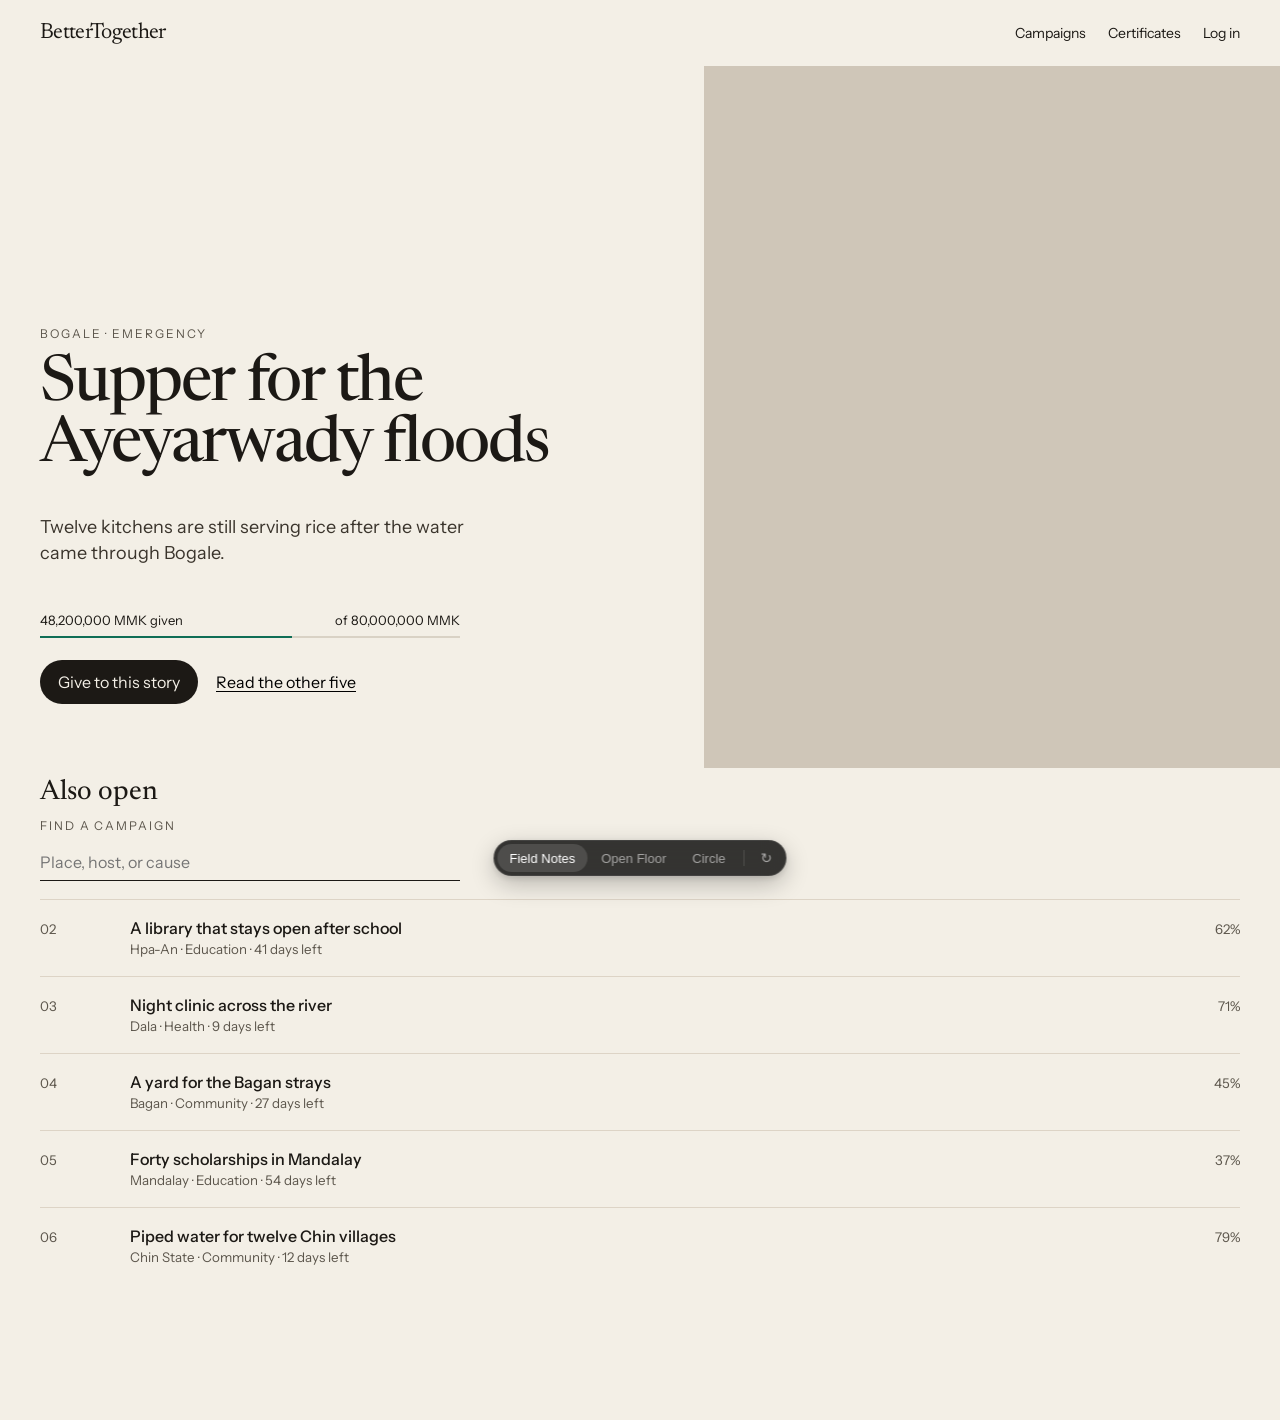
==== prototypes/public-discovery/index.html @ e241809f "Add throwaway public discovery prototypes. Three donor-facing directions for the campaign front door" ====
<!-- PROTOTYPE, throwaway. Public discovery directions only. Not wired to the app. -->
<!DOCTYPE html>
<html lang="en">
<head>
  <meta charset="utf-8" />
  <meta name="viewport" content="width=device-width, initial-scale=1" />
  <title>BetterTogether — public discovery prototypes</title>
  <link rel="preconnect" href="https://fonts.googleapis.com" />
  <link rel="preconnect" href="https://fonts.gstatic.com" crossorigin />
  <link href="https://fonts.googleapis.com/css2?family=Fraunces:opsz,wght@9..144,460;9..144,560&family=Instrument+Sans:wght@420;520;600&family=Newsreader:opsz,wght@6..72,450;6..72,560&family=Outfit:wght@380;520;640&display=swap" rel="stylesheet" />
  <style>
    * { box-sizing: border-box; }
    html, body { margin: 0; height: 100%; }
    body { background: #111; }
    #stage { min-height: 100%; }
    button, input { font: inherit; }
    button { cursor: pointer; }
    img { display: block; max-width: 100%; }
    a { color: inherit; }

    @keyframes rise {
      from { opacity: 0; transform: translateY(10px); }
      to { opacity: 1; transform: none; }
    }
    .rise { animation: rise 260ms ease-out both; }
    @media (prefers-reduced-motion: reduce) {
      .rise { animation: none; }
    }

    /* Picker — verbatim spec */
    .proto-picker {
      position: fixed;
      bottom: 24px;
      left: 50%;
      transform: translateX(-50%);
      z-index: 2147483647;
      display: flex;
      align-items: center;
      gap: 2px;
      padding: 4px;
      border-radius: 999px;
      background: rgba(10, 10, 10, 0.82);
      -webkit-backdrop-filter: blur(12px) saturate(1.4);
      backdrop-filter: blur(12px) saturate(1.4);
      box-shadow:
        0 0 0 1px rgba(255, 255, 255, 0.08) inset,
        0 8px 24px rgba(0, 0, 0, 0.24),
        0 2px 6px rgba(0, 0, 0, 0.12);
      font-family: -apple-system, BlinkMacSystemFont, "Segoe UI", sans-serif;
      font-size: 13px;
      line-height: 1;
      -webkit-font-smoothing: antialiased;
      user-select: none;
      -webkit-user-select: none;
    }
    .proto-picker-highlight {
      position: absolute;
      top: 4px;
      left: 0;
      height: 28px;
      border-radius: 999px;
      background: rgba(255, 255, 255, 0.12);
      will-change: transform;
    }
    .proto-picker[data-ready] .proto-picker-highlight {
      transition:
        transform 250ms cubic-bezier(0.23, 1, 0.32, 1),
        width 250ms cubic-bezier(0.23, 1, 0.32, 1);
    }
    @media (prefers-reduced-motion: reduce) {
      .proto-picker[data-ready] .proto-picker-highlight { transition: none; }
    }
    .proto-picker-item {
      position: relative;
      display: flex;
      align-items: center;
      height: 28px;
      padding: 0 12px;
      border: 0;
      border-radius: 999px;
      background: transparent;
      color: rgba(255, 255, 255, 0.55);
      font: inherit;
      cursor: pointer;
      transition: color 150ms ease-out;
    }
    .proto-picker-item:hover { color: rgba(255, 255, 255, 0.85); }
    .proto-picker-item:active { transform: scale(0.97); }
    .proto-picker-item:focus-visible {
      outline: 2px solid rgba(255, 255, 255, 0.4);
      outline-offset: 2px;
    }
    .proto-picker-item[data-active] { color: #fff; }
    .proto-picker-divider {
      width: 1px;
      height: 16px;
      margin: 0 4px;
      background: rgba(255, 255, 255, 0.12);
    }
    .proto-picker-replay { padding: 0 10px; font-size: 14px; }
    .proto-picker[data-position="top"] { bottom: auto; top: 24px; }
  </style>
</head>
<body>
  <div id="stage"></div>
  <nav class="proto-picker" aria-label="Prototype variants">
    <span class="proto-picker-highlight" aria-hidden="true"></span>
    <button class="proto-picker-item" data-active aria-current="true">Field Notes</button>
    <button class="proto-picker-item">Open Floor</button>
    <button class="proto-picker-item">Circle</button>
    <span class="proto-picker-divider" aria-hidden="true"></span>
    <button class="proto-picker-item proto-picker-replay" aria-label="Replay animation (R)">↻</button>
  </nav>
  <script>
    const CAMPAIGNS = [
      {
        id: "flood",
        type: "Emergency",
        title: "Supper for the Ayeyarwady floods",
        lede: "Twelve kitchens are still serving rice after the water came through Bogale.",
        place: "Bogale",
        host: "Ma Thida",
        hostRole: "Kitchen lead",
        raised: 48200000,
        goal: 80000000,
        days: 18,
        donors: 1264,
        img: "https://images.unsplash.com/photo-1488521787991-ed7bbaae773c?auto=format&fit=crop&w=1600&q=80",
        portrait: "https://images.unsplash.com/photo-1544005313-94ddf0286df2?auto=format&fit=crop&w=400&q=80",
        story: "The river rose on a Tuesday. By Thursday the schoolyard was a kitchen. Ma Thida’s crew cooks two meals a day for families who are sleeping in the monastery hall. Rice, dried fish, and the oil to fry it are what runs out first."
      },
      {
        id: "library",
        type: "Education",
        title: "A library that stays open after school",
        lede: "Hpa-An students are borrowing books from a cupboard. They need a room.",
        place: "Hpa-An",
        host: "Ko Min Thu",
        hostRole: "Teacher",
        raised: 12400000,
        goal: 20000000,
        days: 41,
        donors: 386,
        img: "https://images.unsplash.com/photo-1524995997946-a1c2e315a42f?auto=format&fit=crop&w=1600&q=80",
        portrait: "https://images.unsplash.com/photo-1507003211169-0a1dd7228f2d?auto=format&fit=crop&w=400&q=80",
        story: "The English shelf is fourteen paperbacks and a dictionary with a broken spine. Ko Min Thu wants shelves, a fan, and a librarian’s hour after the last bell so the room is not just storage."
      },
      {
        id: "clinic",
        type: "Health",
        title: "Night clinic across the river",
        lede: "Dala’s ferry stops at dusk. The clinic should not.",
        place: "Dala",
        host: "Dr. Ei Phyu",
        hostRole: "Physician",
        raised: 31750000,
        goal: 45000000,
        days: 9,
        donors: 902,
        img: "https://images.unsplash.com/photo-1519494026892-80bbd2d6fd0d?auto=format&fit=crop&w=1600&q=80",
        portrait: "https://images.unsplash.com/photo-1559839734-2b71ea197ec2?auto=format&fit=crop&w=400&q=80",
        story: "After 7 the only light in the lane is a phone torch. The night shift needs a generator, two nurses, and a cabinet that actually locks. Nine days left on the lease for the room."
      },
      {
        id: "strays",
        type: "Community",
        title: "A yard for the Bagan strays",
        lede: "The temple dogs have a feeding route. They do not have shade.",
        place: "Bagan",
        host: "Su Su",
        hostRole: "Neighbor",
        raised: 6800000,
        goal: 15000000,
        days: 27,
        donors: 214,
        img: "https://images.unsplash.com/photo-1548199973-03cce0bbc87b?auto=format&fit=crop&w=1600&q=80",
        portrait: "https://images.unsplash.com/photo-1531123897727-8f129e1688ce?auto=format&fit=crop&w=400&q=80",
        story: "Su Su already knows which dogs will take medicine and which ones only want rice. The yard is a fenced corner behind her aunt’s house: water, shade cloth, and a vet visit once a month."
      },
      {
        id: "girls",
        type: "Education",
        title: "Forty scholarships in Mandalay",
        lede: "The bus fare is why the second term goes empty.",
        place: "Mandalay",
        host: "Daw Hla",
        hostRole: "School committee",
        raised: 22100000,
        goal: 60000000,
        days: 54,
        donors: 540,
        img: "https://images.unsplash.com/photo-1509062522246-3755977927d7?auto=format&fit=crop&w=1600&q=80",
        portrait: "https://images.unsplash.com/photo-1524504388940-b1c1722653e1?auto=format&fit=crop&w=400&q=80",
        story: "Forty girls have a place. What they do not have is the fare, the uniform, and a year of fees paid before the family has to choose. Daw Hla publishes every name that is funded."
      },
      {
        id: "water",
        type: "Community",
        title: "Piped water for twelve Chin villages",
        lede: "The walk for water is still two hours, and it is uphill home.",
        place: "Chin State",
        host: "Pa Lian",
        hostRole: "Village council",
        raised: 71000000,
        goal: 90000000,
        days: 12,
        donors: 2108,
        img: "https://images.unsplash.com/photo-1541544537156-7627a7a4aa1c?auto=format&fit=crop&w=1600&q=80",
        portrait: "https://images.unsplash.com/photo-1500648767791-00dcc994a43e?auto=format&fit=crop&w=400&q=80",
        story: "The spring is clean. The path is not the problem people think it is — the problem is the afternoon, when the children carry the second load. Pipe and a storage tank finish what the path cannot."
      }
    ];

    const GIFTS = [
      ["Hlaing", "25,000", "Night clinic across the river"],
      ["Aye Aye", "10,000", "A library that stays open after school"],
      ["Ko Zin", "50,000", "Supper for the Ayeyarwady floods"],
      ["Nandar", "15,000", "Piped water for twelve Chin villages"]
    ];

    function mmk(n) {
      return n.toLocaleString("en-US") + " MMK";
    }
    function pct(c) {
      return Math.min(100, Math.round((c.raised / c.goal) * 100));
    }
    function hay(c) {
      return (c.title + " " + c.place + " " + c.type + " " + c.host + " " + c.lede).toLowerCase();
    }
    function esc(s) {
      return String(s).replace(/[&<>"']/g, (ch) => ({ "&": "&amp;", "<": "&lt;", ">": "&gt;", '"': "&quot;", "'": "&#39;" }[ch]));
    }

    function shell(klass, css, body) {
      return `<div class="${klass}" style="min-height:100%;padding-bottom:96px">${css}${body}</div>`;
    }

    function fieldNotes() {
      const feature = CAMPAIGNS[0];
      const rest = CAMPAIGNS.slice(1);
      const css = `<style>
        .v-notes { background:#f3efe6; color:#1c1915; font-family:"Instrument Sans",sans-serif; }
        .v-notes header { display:flex; justify-content:space-between; align-items:baseline; padding:22px 40px; }
        .v-notes .brand { font-family:"Newsreader",serif; font-size:22px; letter-spacing:-0.03em; }
        .v-notes nav { display:flex; gap:22px; font-size:14px; }
        .v-notes nav button { background:none; border:0; padding:0; color:#1c1915; }
        .v-notes .hero { display:grid; grid-template-columns:1.1fr 0.9fr; min-height:78vh; }
        .v-notes .hero-copy { padding:48px 40px 64px; display:flex; flex-direction:column; justify-content:flex-end; }
        .v-notes .kicker { font-size:12px; letter-spacing:0.16em; text-transform:uppercase; color:#5c564c; }
        .v-notes h1 { font-family:"Newsreader",serif; font-weight:450; font-size:64px; line-height:0.96; letter-spacing:-0.03em; margin:14px 0 18px; }
        .v-notes .lede { font-size:18px; max-width:38ch; line-height:1.45; color:#3a342c; }
        .v-notes .meter { margin-top:28px; max-width:420px; }
        .v-notes .meter-row { display:flex; justify-content:space-between; font-size:13px; margin-bottom:8px; }
        .v-notes .track { height:2px; background:#d9d2c5; }
        .v-notes .fill { height:2px; background:#0f6e56; transform-origin:left center; }
        .v-notes .hero-actions { display:flex; gap:18px; align-items:center; margin-top:22px; }
        .v-notes .give { background:#1c1915; color:#f3efe6; border:0; border-radius:999px; padding:12px 18px; }
        .v-notes .quiet { background:none; border:0; padding:0; text-decoration:underline; text-underline-offset:3px; }
        .v-notes .hero-photo { min-height:420px; background:#cfc6b8 center/cover no-repeat; }
        .v-notes .index { padding:10px 40px 40px; }
        .v-notes .index h2 { font-family:"Newsreader",serif; font-weight:450; font-size:28px; margin:0 0 8px; }
        .v-notes .row { display:grid; grid-template-columns:72px 1fr auto; gap:18px; align-items:baseline; padding:18px 0; border-top:1px solid #ddd4c6; background:none; border-left:0; border-right:0; border-bottom:0; width:100%; text-align:left; color:inherit; }
        .v-notes .row b { font-weight:520; }
        .v-notes .row small { color:#5c564c; }
        .v-notes .detail { padding:28px 40px 48px; display:grid; grid-template-columns:1.1fr 0.7fr; gap:36px; }
        .v-notes .detail h1 { font-size:52px; }
        .v-notes .amounts { display:flex; flex-wrap:wrap; gap:8px; margin:16px 0; }
        .v-notes .amounts button, .v-notes .confirm { border:1px solid #1c1915; background:transparent; border-radius:999px; padding:8px 14px; }
        .v-notes .amounts button[data-on] { background:#1c1915; color:#f3efe6; }
        .v-notes .confirm { background:#0f6e56; color:#f3efe6; border-color:#0f6e56; }
        .v-notes .back { background:none; border:0; padding:0 0 12px; text-decoration:underline; text-underline-offset:3px; }
        .v-notes .note { font-size:14px; color:#3a342c; }
        @media (max-width:800px) {
          .v-notes .hero, .v-notes .detail { grid-template-columns:1fr; }
          .v-notes h1 { font-size:40px; }
          .v-notes header, .v-notes .hero-copy, .v-notes .index, .v-notes .detail { padding-left:20px; padding-right:20px; }
        }
      </style>`;
      const rows = rest.map((c, i) => `
        <button class="row" data-open="${c.id}" data-card data-type="${c.type}" data-hay="${esc(hay(c))}">
          <small>0${i + 2}</small>
          <span><b>${esc(c.title)}</b><br><small>${esc(c.place)} · ${esc(c.type)} · ${c.days} days left</small></span>
          <small>${pct(c)}%</small>
        </button>`).join("");
      const body = `
        <header class="rise">
          <div class="brand">BetterTogether</div>
          <nav>
            <button type="button" data-home>Campaigns</button>
            <button type="button" data-certificate>Certificates</button>
            <button type="button" data-login>Log in</button>
          </nav>
        </header>
        <div data-view>
          <section class="hero">
            <div class="hero-copy rise">
              <div class="kicker">${esc(feature.place)} · ${esc(feature.type)}</div>
              <h1>${esc(feature.title)}</h1>
              <p class="lede">${esc(feature.lede)}</p>
              <div class="meter">
                <div class="meter-row"><span>${mmk(feature.raised)} given</span><span>of ${mmk(feature.goal)}</span></div>
                <div class="track"><div class="fill" style="width:${pct(feature)}%"></div></div>
              </div>
              <div class="hero-actions">
                <button class="give" data-open="${feature.id}">Give to this story</button>
                <button class="quiet" data-jump>Read the other five</button>
              </div>
            </div>
            <div class="hero-photo rise" style="background-image:url('${feature.img}')" role="img" aria-label="${esc(feature.title)}"></div>
          </section>
          <section class="index" id="index">
            <h2 class="rise">Also open</h2>
            <label class="kicker" for="notes-search">Find a campaign</label>
            <input id="notes-search" data-search placeholder="Place, host, or cause" style="display:block;margin:10px 0 18px;width:min(420px,100%);background:transparent;border:0;border-bottom:1px solid #1c1915;padding:8px 0;border-radius:0" />
            <p data-empty hidden class="note">Nothing matches that.</p>
            ${rows}
          </section>
        </div>`;
      return shell("v-notes", css, body);
    }

    function openFloor() {
      const css = `<style>
        .v-floor { background:#f5f6f8; color:#121417; font-family:"Outfit",sans-serif; }
        .v-floor header { display:flex; justify-content:space-between; align-items:center; padding:18px 28px; background:#121417; color:#f5f6f8; }
        .v-floor .brand { font-weight:640; letter-spacing:-0.04em; font-size:18px; }
        .v-floor header nav { display:flex; gap:16px; }
        .v-floor header button { background:none; border:0; color:#f5f6f8; padding:0; }
        .v-floor .tools { padding:22px 28px 0; display:flex; flex-wrap:wrap; gap:10px; align-items:center; }
        .v-floor h1 { font-size:28px; letter-spacing:-0.04em; margin:0 28px; font-weight:640; }
        .v-floor .sub { margin:4px 28px 0; color:#4b5160; }
        .v-floor input[data-search] { flex:1; min-width:220px; border:1px solid #d5d8e0; background:#fff; border-radius:10px; padding:10px 12px; }
        .v-floor .chips, .v-floor .sorts { display:flex; gap:6px; flex-wrap:wrap; }
        .v-floor .chips button, .v-floor .sorts button { border:1px solid #d5d8e0; background:#fff; border-radius:999px; padding:7px 10px; color:#121417; }
        .v-floor .chips button[data-on], .v-floor .sorts button[data-on] { background:#121417; color:#fff; border-color:#121417; }
        .v-floor .grid { display:grid; grid-template-columns:repeat(3,1fr); gap:14px; padding:18px 28px 28px; }
        .v-floor article { background:#fff; border-radius:16px; overflow:hidden; display:flex; flex-direction:column; border:1px solid #e6e8ee; }
        .v-floor .shot { height:150px; background:#d5d8e0 center/cover no-repeat; }
        .v-floor .pad { padding:14px 14px 16px; display:flex; flex-direction:column; gap:8px; flex:1; }
        .v-floor .type { font-size:12px; letter-spacing:0.08em; text-transform:uppercase; color:#5c6578; }
        .v-floor h2 { font-size:18px; line-height:1.2; letter-spacing:-0.03em; margin:0; font-weight:640; }
        .v-floor .track { height:8px; background:#eceef3; border-radius:99px; overflow:hidden; }
        .v-floor .fill { height:100%; background:#121417; transform-origin:left center; }
        .v-floor .meta { display:flex; justify-content:space-between; font-size:13px; color:#303644; }
        .v-floor .give { margin-top:auto; background:#123a8f; color:#fff; border:0; border-radius:10px; padding:10px 12px; }
        .v-floor .detail { display:grid; grid-template-columns:1.15fr 0.85fr; gap:22px; padding:22px 28px; }
        .v-floor .detail .shot { height:320px; border-radius:16px; }
        .v-floor .amounts { display:flex; gap:8px; flex-wrap:wrap; }
        .v-floor .amounts button, .v-floor .confirm, .v-floor .back { border-radius:10px; padding:8px 12px; border:1px solid #d5d8e0; background:#fff; }
        .v-floor .amounts button[data-on], .v-floor .confirm { background:#123a8f; color:#fff; border-color:#123a8f; }
        .v-floor .empty { padding:12px 28px; color:#4b5160; }
        @media (max-width:900px) { .v-floor .grid, .v-floor .detail { grid-template-columns:1fr; } }
      </style>`;
      const cards = CAMPAIGNS.map((c) => `
        <article class="rise" data-card data-open-card data-type="${c.type}" data-hay="${esc(hay(c))}" data-days="${c.days}" data-pct="${pct(c)}" data-raised="${c.raised}">
          <div class="shot" style="background-image:url('${c.img}')"></div>
          <div class="pad">
            <div class="type">${esc(c.type)} · ${esc(c.place)}</div>
            <h2>${esc(c.title)}</h2>
            <div class="meta"><span>${mmk(c.raised)}</span><span>${pct(c)}%</span></div>
            <div class="track"><div class="fill" style="width:${pct(c)}%"></div></div>
            <div class="meta"><span>of ${mmk(c.goal)}</span><span>${c.days} days</span></div>
            <button class="give" data-open="${c.id}">Give</button>
          </div>
        </article>`).join("");
      const chips = ["All", "Emergency", "Education", "Health", "Community"].map((cat, i) =>
        `<button type="button" data-cat="${cat}" ${i === 0 ? "data-on" : ""}>${cat}</button>`).join("");
      const body = `
        <header class="rise">
          <div class="brand">BetterTogether</div>
          <nav>
            <button type="button" data-home>Campaigns</button>
            <button type="button" data-certificate>Certificates</button>
            <button type="button" data-login>Log in</button>
          </nav>
        </header>
        <div data-view>
          <h1 class="rise">Six campaigns still taking gifts</h1>
          <p class="sub rise">Compare what is funded, what is close, and what ends first.</p>
          <div class="tools">
            <input data-search placeholder="Search title, place, or host" aria-label="Search campaigns" />
            <div class="chips">${chips}</div>
            <div class="sorts">
              <button type="button" data-sort="days" data-on>Ending soon</button>
              <button type="button" data-sort="raised">Most given</button>
              <button type="button" data-sort="pct">Almost there</button>
            </div>
          </div>
          <p class="empty" data-empty hidden>No campaign matches.</p>
          <div class="grid" data-grid>${cards}</div>
        </div>`;
      return shell("v-floor", css, body);
    }

    function circle() {
      const css = `<style>
        .v-circle { background:#fff6ee; color:#2a2118; font-family:"Instrument Sans",sans-serif; }
        .v-circle header { display:flex; justify-content:space-between; align-items:center; padding:20px 32px; }
        .v-circle .brand { font-family:"Fraunces",serif; font-size:26px; font-weight:560; letter-spacing:-0.03em; }
        .v-circle header nav { display:flex; gap:16px; }
        .v-circle header button { background:none; border:0; padding:0; color:#2a2118; }
        .v-circle .intro { padding:8px 32px 0; max-width:740px; }
        .v-circle h1 { font-family:"Fraunces",serif; font-weight:460; font-size:48px; line-height:1.02; letter-spacing:-0.03em; margin:0 0 8px; }
        .v-circle .hosts { display:flex; gap:14px; padding:18px 32px; overflow:auto; }
        .v-circle .host { background:none; border:0; padding:0; text-align:center; color:inherit; min-width:84px; }
        .v-circle .host img, .v-circle .host .all { width:72px; height:72px; border-radius:50%; object-fit:cover; border:2px solid transparent; }
        .v-circle .host .all { display:grid; place-items:center; background:#f0e2d4; font-family:"Fraunces",serif; font-size:18px; }
        .v-circle .host[data-on] img, .v-circle .host[data-on] .all { border-color:#c2410c; }
        .v-circle .host small { display:block; margin-top:6px; font-size:12px; }
        .v-circle .gifts { margin:0 32px; background:#2a2118; color:#fff6ee; border-radius:14px; padding:12px 16px; display:flex; gap:22px; overflow:auto; font-size:14px; }
        .v-circle .list { padding:8px 32px 28px; display:flex; flex-direction:column; gap:12px; }
        .v-circle article { display:grid; grid-template-columns:112px 1fr auto; gap:16px; align-items:center; background:#fff; border-radius:18px; padding:12px; }
        .v-circle article img.cover { width:112px; height:88px; object-fit:cover; border-radius:12px; }
        .v-circle h2 { font-family:"Fraunces",serif; font-size:22px; font-weight:520; margin:0 0 4px; letter-spacing:-0.02em; }
        .v-circle .join { background:#c2410c; color:#fff6ee; border:0; border-radius:999px; padding:10px 14px; }
        .v-circle .searchline { padding:0 32px; }
        .v-circle input { width:min(420px,100%); border:0; border-bottom:1px solid #2a2118; background:transparent; padding:8px 0; }
        .v-circle .detail { display:grid; grid-template-columns:280px 1fr; gap:22px; padding:12px 32px 32px; }
        .v-circle .detail img.cover { width:100%; height:280px; object-fit:cover; border-radius:20px; }
        .v-circle .amounts { display:flex; gap:8px; flex-wrap:wrap; margin:12px 0; }
        .v-circle .amounts button, .v-circle .confirm, .v-circle .back { border-radius:999px; padding:8px 12px; border:1px solid #2a2118; background:transparent; }
        .v-circle .amounts button[data-on], .v-circle .confirm { background:#c2410c; color:#fff6ee; border-color:#c2410c; }
        .v-circle .who { display:flex; align-items:center; gap:8px; font-size:14px; }
        .v-circle .who img { width:28px; height:28px; border-radius:50%; object-fit:cover; }
        @media (max-width:800px) {
          .v-circle h1 { font-size:34px; }
          .v-circle article, .v-circle .detail { grid-template-columns:1fr; }
        }
      </style>`;
      const hosts = CAMPAIGNS.map((c) => `
        <button class="host" type="button" data-host="${esc(c.host)}" data-cat-host="${c.id}">
          <img src="${c.portrait}" alt="" />
          <small>${esc(c.host)}</small>
        </button>`).join("");
      const rows = CAMPAIGNS.map((c) => `
        <article class="rise" data-card data-type="${c.type}" data-hay="${esc(hay(c))}" data-host-name="${esc(c.host)}">
          <img class="cover" src="${c.img}" alt="" />
          <div>
            <div class="who"><img src="${c.portrait}" alt="" /> ${esc(c.host)} is gathering in ${esc(c.place)}</div>
            <h2>${esc(c.title)}</h2>
            <div>${c.donors.toLocaleString("en-US")} people · ${mmk(c.raised)}</div>
          </div>
          <button class="join" data-open="${c.id}">Join ${esc(c.host.split(" ")[0])}</button>
        </article>`).join("");
      const gifts = GIFTS.map((g) => `<span><b>${esc(g[0])}</b> gave ${esc(g[1])} MMK to ${esc(g[2])}</span>`).join("");
      const body = `
        <header class="rise">
          <div class="brand">BetterTogether</div>
          <nav>
            <button type="button" data-home>Gatherings</button>
            <button type="button" data-certificate>Certificates</button>
            <button type="button" data-login>Log in</button>
          </nav>
        </header>
        <div data-view>
          <div class="intro rise">
            <h1>This week’s gatherings, hosted by people you could call.</h1>
            <p>BetterTogether is the public list of who is cooking, teaching, and keeping a clinic lit. Pick a host, then join their gift.</p>
          </div>
          <div class="hosts rise"><button class="host" type="button" data-host="" data-on><span class="all">All</span><small>Everyone</small></button>${hosts}</div>
          <div class="gifts rise" aria-label="Recent gifts">${gifts}</div>
          <div class="searchline"><input data-search placeholder="Search a host or a place" aria-label="Search gatherings" /></div>
          <p data-empty hidden style="padding:8px 32px">No gathering matches.</p>
          <div class="list">${rows}</div>
        </div>`;
      return shell("v-circle", css, body);
    }

    function detailMarkup(rootClass, c, amount) {
      const chosen = amount || 50000;
      if (rootClass === "v-notes") {
        return `
          <div class="detail">
            <div>
              <button class="back" type="button" data-home>All stories</button>
              <div class="kicker">${esc(c.place)} · ${esc(c.host)}, ${esc(c.hostRole)}</div>
              <h1>${esc(c.title)}</h1>
              <p class="lede">${esc(c.story)}</p>
            </div>
            <div>
              <div class="hero-photo" style="height:220px;background-image:url('${c.img}')"></div>
              <div class="meter">
                <div class="meter-row"><span data-raised>${mmk(c.raised)}</span><span>of ${mmk(c.goal)}</span></div>
                <div class="track"><div class="fill" data-fill style="width:${pct(c)}%"></div></div>
              </div>
              <div class="amounts">
                ${[25000, 50000, 100000].map((n) => `<button type="button" data-amt="${n}" ${n === chosen ? "data-on" : ""}>${mmk(n)}</button>`).join("")}
              </div>
              <button class="confirm" type="button" data-pledge>Pledge this amount</button>
              <p class="note" data-status>${c.days} days left · ${c.donors.toLocaleString("en-US")} people have given</p>
            </div>
          </div>`;
      }
      if (rootClass === "v-floor") {
        return `
          <div class="detail">
            <div class="shot" style="background-image:url('${c.img}')"></div>
            <div>
              <button class="back" type="button" data-home>Back to the floor</button>
              <div class="type">${esc(c.type)} · ${esc(c.place)} · ${esc(c.host)}</div>
              <h1 style="font-size:36px;letter-spacing:-0.04em;margin:8px 0">${esc(c.title)}</h1>
              <p>${esc(c.story)}</p>
              <div class="meta"><span data-raised>${mmk(c.raised)}</span><span data-pct>${pct(c)}%</span></div>
              <div class="track"><div class="fill" data-fill style="width:${pct(c)}%"></div></div>
              <div class="amounts">
                ${[25000, 50000, 100000].map((n) => `<button type="button" data-amt="${n}" ${n === chosen ? "data-on" : ""}>${mmk(n)}</button>`).join("")}
              </div>
              <button class="confirm" type="button" data-pledge>Give now</button>
              <p data-status>${c.days} days left</p>
            </div>
          </div>`;
      }
      return `
        <div class="detail">
          <img class="cover" src="${c.img}" alt="" />
          <div>
            <button class="back" type="button" data-home>All gatherings</button>
            <div class="who"><img src="${c.portrait}" alt="" /> ${esc(c.host)}, ${esc(c.hostRole)} · ${esc(c.place)}</div>
            <h1>${esc(c.title)}</h1>
            <p>${esc(c.story)}</p>
            <p data-raised>${mmk(c.raised)} of ${mmk(c.goal)} · ${c.donors.toLocaleString("en-US")} people</p>
            <div class="amounts">
              ${[25000, 50000, 100000].map((n) => `<button type="button" data-amt="${n}" ${n === chosen ? "data-on" : ""}>${mmk(n)}</button>`).join("")}
            </div>
            <button class="confirm" type="button" data-pledge>Join with this gift</button>
            <p data-status>Your name is added to ${esc(c.host)}’s list when you pledge.</p>
          </div>
        </div>`;
    }

    function bind(root) {
      const view = () => root.querySelector("[data-view]");
      const klass = root.className;
      let pledge = 50000;

      function paintList() {
        const term = (root.querySelector("[data-search]")?.value || "").trim().toLowerCase();
        const catBtn = root.querySelector("[data-cat][data-on]");
        const cat = catBtn ? catBtn.dataset.cat : "All";
        const hostBtn = root.querySelector(".host[data-on]");
        const host = hostBtn ? hostBtn.dataset.host : "";
        const cards = [...root.querySelectorAll("[data-card]")];
        cards.forEach((card) => {
          const okTerm = !term || (card.dataset.hay || "").includes(term);
          const okCat = cat === "All" || card.dataset.type === cat;
          const okHost = !host || card.dataset.hostName === host;
          card.hidden = !(okTerm && okCat && okHost);
        });
        const empty = root.querySelector("[data-empty]");
        if (empty) empty.hidden = cards.some((c) => !c.hidden);
      }

      function open(id) {
        const live = CAMPAIGNS.find((c) => c.id === id);
        view().innerHTML = detailMarkup(klass, live, pledge);
        wireDetail(live);
      }

      function wireDetail(live) {
        view().querySelectorAll("[data-amt]").forEach((btn) => {
          btn.addEventListener("click", () => {
            pledge = Number(btn.dataset.amt);
            view().querySelectorAll("[data-amt]").forEach((b) => b.toggleAttribute("data-on", b === btn));
          });
        });
        view().querySelector("[data-pledge]")?.addEventListener("click", () => {
          live.raised += pledge;
          live.donors += 1;
          const raised = view().querySelector("[data-raised]");
          const fill = view().querySelector("[data-fill]");
          const status = view().querySelector("[data-status]");
          if (raised) {
            raised.textContent = klass === "v-circle"
              ? `${mmk(live.raised)} of ${mmk(live.goal)} · ${live.donors.toLocaleString("en-US")} people`
              : mmk(live.raised);
          }
          if (fill) fill.style.width = pct(live) + "%";
          const pctEl = view().querySelector("[data-pct]");
          if (pctEl) pctEl.textContent = pct(live) + "%";
          if (status) status.textContent = `Pledged ${mmk(pledge)}. ${mmk(live.raised)} is now on this campaign.`;
        });
        view().querySelector("[data-home]")?.addEventListener("click", () => remountHome());
      }

      function remountHome() {
        remountFrom(root);
      }

      root.querySelector("[data-search]")?.addEventListener("input", paintList);
      root.querySelectorAll("[data-cat]").forEach((btn) => {
        btn.addEventListener("click", () => {
          root.querySelectorAll("[data-cat]").forEach((b) => b.toggleAttribute("data-on", b === btn));
          paintList();
        });
      });
      root.querySelectorAll("[data-sort]").forEach((btn) => {
        btn.addEventListener("click", () => {
          root.querySelectorAll("[data-sort]").forEach((b) => b.toggleAttribute("data-on", b === btn));
          const key = btn.dataset.sort;
          const grid = root.querySelector("[data-grid]");
          const cards = [...grid.querySelectorAll("[data-card]")];
          cards.sort((a, b) => Number(b.dataset[key]) - Number(a.dataset[key]));
          if (key === "days") cards.sort((a, b) => Number(a.dataset.days) - Number(b.dataset.days));
          cards.forEach((card) => grid.appendChild(card));
        });
      });
      root.querySelectorAll(".host").forEach((btn) => {
        btn.addEventListener("click", () => {
          root.querySelectorAll(".host").forEach((b) => b.toggleAttribute("data-on", b === btn));
          paintList();
        });
      });
      root.querySelectorAll("[data-open]").forEach((btn) => {
        btn.addEventListener("click", () => open(btn.dataset.open));
      });
      root.querySelector("[data-jump]")?.addEventListener("click", () => {
        root.querySelector("#index")?.scrollIntoView({ behavior: "smooth", block: "start" });
      });
      root.querySelectorAll("[data-home]").forEach((btn) => {
        if (!view().contains(btn)) btn.addEventListener("click", remountHome);
      });
      root.querySelector("[data-login]")?.addEventListener("click", () => openAccount(root));
      paintSession(root);
      const preset = root.querySelector("[data-sort][data-on]");
      if (preset) preset.click();

      root.querySelector("[data-certificate]")?.addEventListener("click", () => {
        view().innerHTML = `<div style="padding:28px 32px;max-width:640px">
          <button class="back" type="button" data-home style="background:none;border:0;text-decoration:underline;padding:0 0 12px">Back</button>
          <h1 style="font-size:36px;letter-spacing:-0.03em">Check a gift certificate</h1>
          <p>Enter the code printed on the certificate. This is the same check donors use after a verified gift.</p>
          <form data-cert style="display:flex;gap:8px;margin-top:12px">
            <input name="code" required placeholder="BT-2041" style="flex:1;padding:10px;border-radius:10px;border:1px solid currentColor;background:transparent" />
            <button type="submit">Check</button>
          </form>
          <p data-cert-result></p>
        </div>`;
        view().querySelector("[data-home]")?.addEventListener("click", remountHome);
        view().querySelector("[data-cert]")?.addEventListener("submit", (e) => {
          e.preventDefault();
          const code = new FormData(e.target).get("code");
          view().querySelector("[data-cert-result]").textContent = code === "BT-2041"
            ? "BT-2041 is valid. Issued to Ma Thida’s flood kitchens on 2 Oct 2026."
            : "No certificate matches " + code + ". Try BT-2041.";
        });
      });
    }

    let session = null;

    function paintSession(root) {
      const btn = root.querySelector("[data-login]");
      if (btn) btn.textContent = session ? session.name : "Log in";
    }

    function openAccount(root) {
      const view = () => root.querySelector("[data-view]");
      if (session) {
        view().innerHTML = `<div style="padding:28px 32px;max-width:560px">
          <button class="back" type="button" data-home style="background:none;border:0;text-decoration:underline;padding:0 0 12px">Back</button>
          <h1 style="font-size:36px;letter-spacing:-0.03em;margin:0 0 8px">Signed in as ${esc(session.name)}</h1>
          <p>${esc(session.email)} can pledge on any open campaign. Gifts stay in this browser session.</p>
          <button type="button" data-signout style="margin-top:16px;border-radius:999px;padding:10px 14px">Sign out</button>
        </div>`;
        view().querySelector("[data-home]").addEventListener("click", () => remountFrom(root));
        view().querySelector("[data-signout]").addEventListener("click", () => {
          session = null;
          remountFrom(root);
        });
        return;
      }
      view().innerHTML = `<div style="padding:28px 32px;max-width:480px">
        <button class="back" type="button" data-home style="background:none;border:0;text-decoration:underline;padding:0 0 12px">Back</button>
        <h1 style="font-size:36px;letter-spacing:-0.03em;margin:0 0 8px">Log in</h1>
        <p>Use the donor account you already have. This prototype accepts any password longer than 7 characters.</p>
        <form data-auth style="display:grid;gap:10px;margin-top:14px">
          <input name="email" type="email" required placeholder="you@example.com" style="padding:10px;border-radius:10px;border:1px solid currentColor;background:transparent" />
          <input name="password" type="password" required minlength="8" placeholder="Password" style="padding:10px;border-radius:10px;border:1px solid currentColor;background:transparent" />
          <button type="submit" style="justify-self:start;border-radius:999px;padding:10px 14px">Continue</button>
        </form>
        <p data-auth-result></p>
      </div>`;
      view().querySelector("[data-home]").addEventListener("click", () => remountFrom(root));
      view().querySelector("[data-auth]").addEventListener("submit", (e) => {
        e.preventDefault();
        const data = new FormData(e.target);
        const email = String(data.get("email") || "");
        const name = email.split("@")[0].replace(/[._]/g, " ").replace(/\b\w/g, (ch) => ch.toUpperCase());
        session = { email, name: name || "Donor" };
        remountFrom(root);
      });
    }

    function remountFrom(root) {
      const klass = root.className;
      const html = klass === "v-notes" ? fieldNotes() : klass === "v-floor" ? openFloor() : circle();
      root.outerHTML = html;
      const next = document.querySelector("." + klass);
      bind(next);
    }

    const variants = [fieldNotes, openFloor, circle];
    const stage = document.getElementById("stage");
    const picker = document.querySelector(".proto-picker");
    const highlight = picker.querySelector(".proto-picker-highlight");
    const items = [...picker.querySelectorAll(".proto-picker-item:not(.proto-picker-replay)")];
    const replay = picker.querySelector(".proto-picker-replay");
    let current = 0;

    function moveHighlight() {
      const el = items[current];
      highlight.style.width = el.offsetWidth + "px";
      highlight.style.transform = `translateX(${el.offsetLeft}px)`;
    }

    function mount(i) {
      stage.innerHTML = "";
      requestAnimationFrame(() => {
        stage.innerHTML = variants[i]();
        const root = stage.firstElementChild;
        if (root) bind(root);
      });
    }

    function setActive(i) {
      if (i < 0 || i >= variants.length) return;
      current = i;
      items.forEach((el, j) => {
        el.toggleAttribute("data-active", j === i);
        if (j === i) el.setAttribute("aria-current", "true");
        else el.removeAttribute("aria-current");
      });
      moveHighlight();
      const url = new URL(location);
      url.searchParams.set("v", i + 1);
      history.replaceState(null, "", url);
      mount(i);
    }

    items.forEach((el, i) => el.addEventListener("click", () => setActive(i)));
    replay?.addEventListener("click", () => mount(current));
    window.addEventListener("resize", moveHighlight);

    document.addEventListener("keydown", (e) => {
      if (/^(INPUT|TEXTAREA|SELECT)$/.test(e.target.tagName) || e.target.isContentEditable) return;
      if (e.metaKey || e.ctrlKey || e.altKey) return;
      const num = parseInt(e.key, 10);
      if (num >= 1 && num <= variants.length) setActive(num - 1);
      else if (e.key === "ArrowRight") setActive((current + 1) % variants.length);
      else if (e.key === "ArrowLeft") setActive((current - 1 + variants.length) % variants.length);
      else if (e.key === "r" || e.key === "R") mount(current);
    });

    setActive((parseInt(new URLSearchParams(location.search).get("v"), 10) || 1) - 1);
    requestAnimationFrame(() => requestAnimationFrame(() => picker.setAttribute("data-ready", "")));
  </script>
</body>
</html>
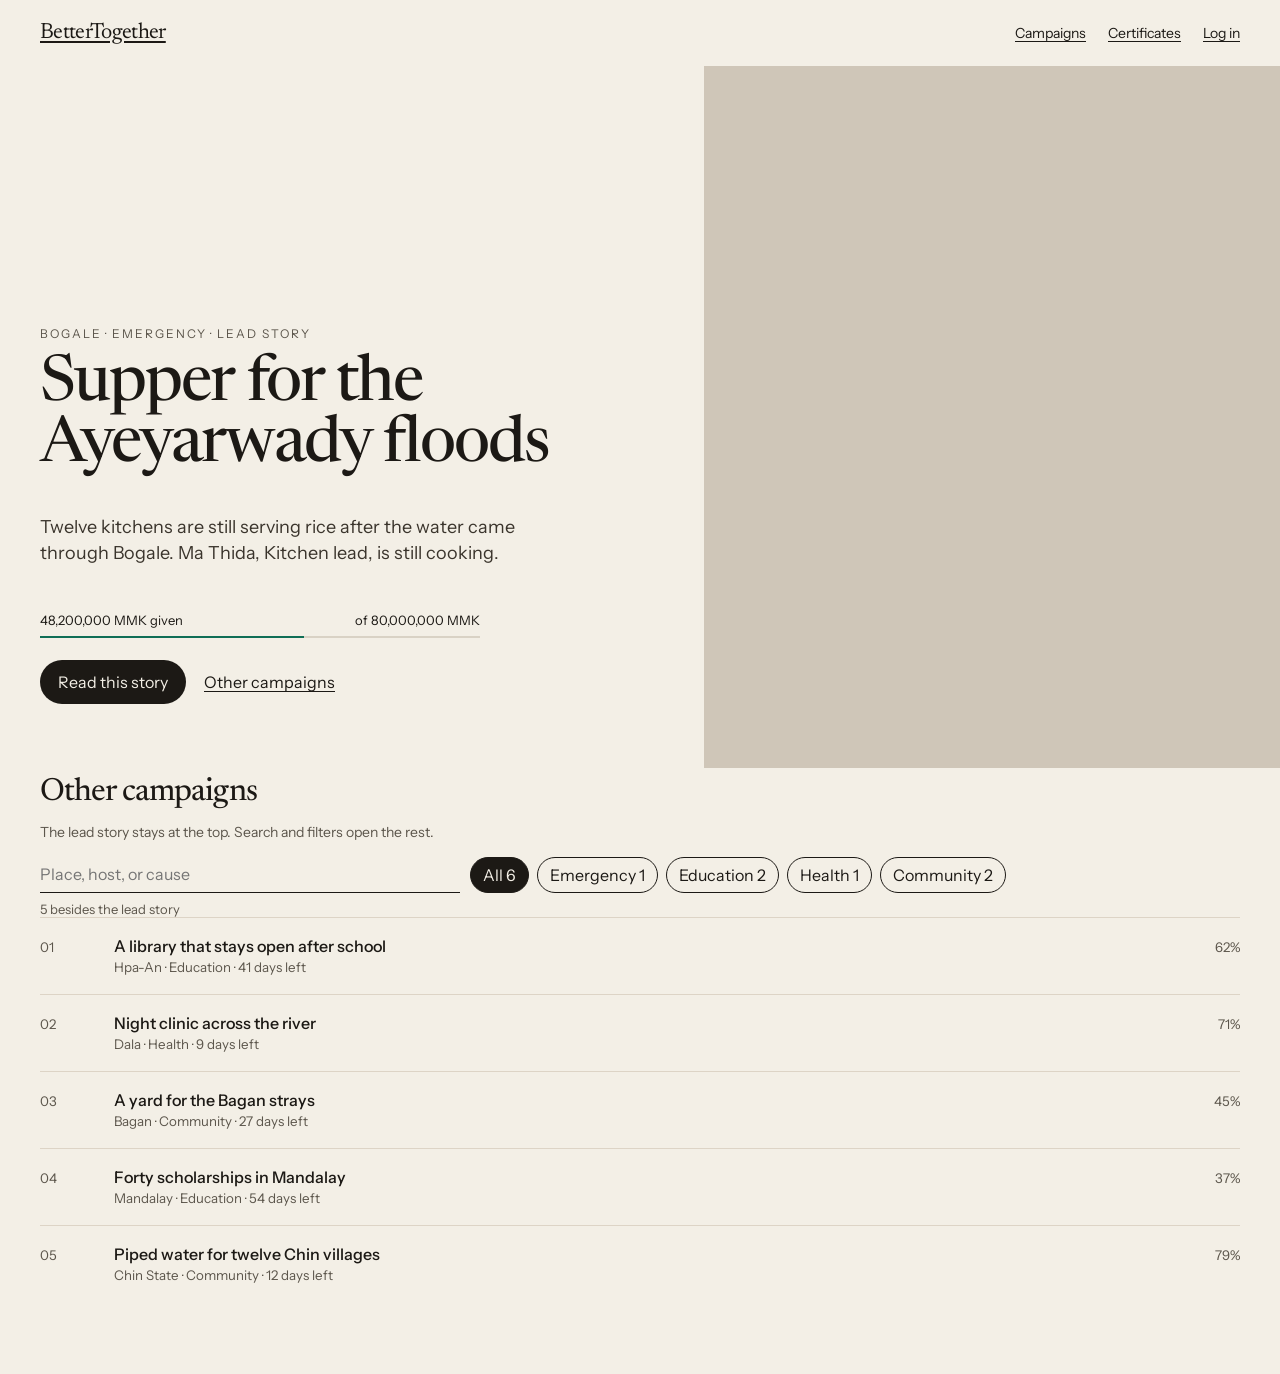
==== commit 83dd8665: "Turn Field Notes into a full donor mockup. Keep one lead story, then search and filter the other cam" ====
--- a/prototypes/public-discovery/index.html
+++ b/prototypes/public-discovery/index.html
@@ -1,22 +1,22 @@
-<!-- PROTOTYPE, throwaway. Public discovery directions only. Not wired to the app. -->
+<!-- PROTOTYPE, throwaway. Field Notes donor flow. Not wired to the app. -->
 <!DOCTYPE html>
 <html lang="en">
 <head>
   <meta charset="utf-8" />
   <meta name="viewport" content="width=device-width, initial-scale=1" />
-  <title>BetterTogether — public discovery prototypes</title>
+  <title>BetterTogether — Field Notes</title>
   <link rel="preconnect" href="https://fonts.googleapis.com" />
   <link rel="preconnect" href="https://fonts.gstatic.com" crossorigin />
-  <link href="https://fonts.googleapis.com/css2?family=Fraunces:opsz,wght@9..144,460;9..144,560&family=Instrument+Sans:wght@420;520;600&family=Newsreader:opsz,wght@6..72,450;6..72,560&family=Outfit:wght@380;520;640&display=swap" rel="stylesheet" />
+  <link href="https://fonts.googleapis.com/css2?family=Instrument+Sans:wght@420;520;600&family=Newsreader:opsz,wght@6..72,450;6..72,560&display=swap" rel="stylesheet" />
   <style>
     * { box-sizing: border-box; }
-    html, body { margin: 0; height: 100%; }
-    body { background: #111; }
-    #stage { min-height: 100%; }
-    button, input { font: inherit; }
+    html, body { margin: 0; }
+    body { background: #f3efe6; color: #1c1915; font-family: "Instrument Sans", sans-serif; }
+    button, input, select, textarea { font: inherit; color: inherit; }
     button { cursor: pointer; }
+    a { color: inherit; text-decoration: none; }
     img { display: block; max-width: 100%; }
-    a { color: inherit; }
+    :focus-visible { outline: 2px solid #0f6e56; outline-offset: 3px; }
 
     @keyframes rise {
       from { opacity: 0; transform: translateY(10px); }
@@ -27,732 +27,623 @@
       .rise { animation: none; }
     }
 
-    /* Picker — verbatim spec */
-    .proto-picker {
-      position: fixed;
-      bottom: 24px;
-      left: 50%;
-      transform: translateX(-50%);
-      z-index: 2147483647;
+    header.bar {
       display: flex;
-      align-items: center;
-      gap: 2px;
-      padding: 4px;
-      border-radius: 999px;
-      background: rgba(10, 10, 10, 0.82);
-      -webkit-backdrop-filter: blur(12px) saturate(1.4);
-      backdrop-filter: blur(12px) saturate(1.4);
-      box-shadow:
-        0 0 0 1px rgba(255, 255, 255, 0.08) inset,
-        0 8px 24px rgba(0, 0, 0, 0.24),
-        0 2px 6px rgba(0, 0, 0, 0.12);
-      font-family: -apple-system, BlinkMacSystemFont, "Segoe UI", sans-serif;
-      font-size: 13px;
-      line-height: 1;
-      -webkit-font-smoothing: antialiased;
-      user-select: none;
-      -webkit-user-select: none;
-    }
-    .proto-picker-highlight {
-      position: absolute;
-      top: 4px;
-      left: 0;
-      height: 28px;
-      border-radius: 999px;
-      background: rgba(255, 255, 255, 0.12);
-      will-change: transform;
-    }
-    .proto-picker[data-ready] .proto-picker-highlight {
-      transition:
-        transform 250ms cubic-bezier(0.23, 1, 0.32, 1),
-        width 250ms cubic-bezier(0.23, 1, 0.32, 1);
-    }
-    @media (prefers-reduced-motion: reduce) {
-      .proto-picker[data-ready] .proto-picker-highlight { transition: none; }
-    }
-    .proto-picker-item {
-      position: relative;
-      display: flex;
-      align-items: center;
-      height: 28px;
-      padding: 0 12px;
-      border: 0;
-      border-radius: 999px;
-      background: transparent;
-      color: rgba(255, 255, 255, 0.55);
-      font: inherit;
-      cursor: pointer;
-      transition: color 150ms ease-out;
-    }
-    .proto-picker-item:hover { color: rgba(255, 255, 255, 0.85); }
-    .proto-picker-item:active { transform: scale(0.97); }
-    .proto-picker-item:focus-visible {
-      outline: 2px solid rgba(255, 255, 255, 0.4);
-      outline-offset: 2px;
-    }
-    .proto-picker-item[data-active] { color: #fff; }
-    .proto-picker-divider {
-      width: 1px;
-      height: 16px;
-      margin: 0 4px;
-      background: rgba(255, 255, 255, 0.12);
-    }
-    .proto-picker-replay { padding: 0 10px; font-size: 14px; }
-    .proto-picker[data-position="top"] { bottom: auto; top: 24px; }
+      justify-content: space-between;
+      align-items: baseline;
+      gap: 18px;
+      padding: 22px 40px;
+    }
+    .brand { font-family: "Newsreader", serif; font-size: 22px; letter-spacing: -0.03em; }
+    header.bar nav { display: flex; gap: 22px; font-size: 14px; align-items: baseline; }
+    header.bar button, .texty {
+      background: none; border: 0; padding: 0; color: #1c1915;
+      text-decoration: underline; text-underline-offset: 3px;
+    }
+
+    .hero { display: grid; grid-template-columns: 1.1fr 0.9fr; min-height: 78vh; }
+    .hero-copy { padding: 28px 40px 64px; display: flex; flex-direction: column; justify-content: flex-end; }
+    .kicker { font-size: 12px; letter-spacing: 0.16em; text-transform: uppercase; color: #5c564c; }
+    h1 {
+      font-family: "Newsreader", serif; font-weight: 450;
+      font-size: 64px; line-height: 0.96; letter-spacing: -0.03em; margin: 14px 0 18px;
+    }
+    .lede { font-size: 18px; max-width: 40ch; line-height: 1.45; color: #3a342c; }
+    .meter { margin-top: 28px; max-width: 440px; }
+    .meter-row { display: flex; justify-content: space-between; gap: 12px; font-size: 13px; margin-bottom: 8px; }
+    .track { height: 2px; background: #d9d2c5; }
+    .fill { height: 2px; background: #0f6e56; transform-origin: left center; }
+    .hero-actions, .row-actions { display: flex; gap: 18px; align-items: center; margin-top: 22px; flex-wrap: wrap; }
+    .give, .confirm {
+      background: #1c1915; color: #f3efe6; border: 0; border-radius: 999px; padding: 12px 18px;
+    }
+    .confirm { background: #0f6e56; }
+    .hero-photo { min-height: 420px; background: #cfc6b8 center/cover no-repeat; }
+
+    .index { padding: 8px 40px 72px; }
+    .index h2, .sheet h2 {
+      font-family: "Newsreader", serif; font-weight: 450; font-size: 32px; margin: 0 0 8px; letter-spacing: -0.03em;
+    }
+    .tools { display: flex; flex-wrap: wrap; gap: 10px; align-items: center; margin: 14px 0 8px; }
+    input[data-search], .field input, .field textarea, .field select {
+      background: transparent; border: 0; border-bottom: 1px solid #1c1915; border-radius: 0; padding: 8px 0;
+    }
+    input[data-search] { width: min(420px, 100%); }
+    .filters { display: flex; flex-wrap: wrap; gap: 8px; }
+    .filters button {
+      border: 1px solid #1c1915; background: transparent; border-radius: 999px; padding: 7px 12px;
+    }
+    .filters button[data-on] { background: #1c1915; color: #f3efe6; }
+    .count { font-size: 13px; color: #5c564c; margin: 8px 0 0; }
+    .row {
+      display: grid; grid-template-columns: 56px 1fr auto; gap: 18px; align-items: baseline;
+      padding: 18px 0; border-top: 1px solid #ddd4c6; width: 100%; text-align: left; color: inherit;
+    }
+    .row b { font-weight: 520; }
+    .row small, .note { color: #5c564c; }
+    .note { font-size: 14px; line-height: 1.45; }
+
+    .sheet { padding: 8px 40px 72px; display: grid; grid-template-columns: 1.1fr 0.75fr; gap: 40px; }
+    .sheet h1 { font-size: 52px; }
+    .story { font-size: 18px; line-height: 1.5; max-width: 46ch; }
+    .side { padding-top: 36px; }
+    .amounts { display: flex; flex-wrap: wrap; gap: 8px; margin: 16px 0; }
+    .amounts button, .ghost {
+      border: 1px solid #1c1915; background: transparent; border-radius: 999px; padding: 8px 14px;
+    }
+    .amounts button[data-on] { background: #1c1915; color: #f3efe6; }
+    .gift-list { list-style: none; padding: 0; margin: 12px 0 0; }
+    .gift-list li { padding: 8px 0; border-top: 1px solid #ddd4c6; font-size: 14px; }
+
+    .form { max-width: 560px; display: grid; gap: 16px; }
+    .field { display: grid; gap: 6px; }
+    .field input, .field textarea { width: 100%; }
+    .pay { display: grid; gap: 8px; }
+    .pay label {
+      display: grid; grid-template-columns: 18px 1fr; gap: 10px; align-items: start;
+      padding: 10px 0; border-top: 1px solid #ddd4c6;
+    }
+    .pay small { display: block; color: #5c564c; }
+    .error { color: #8f2d2d; font-size: 14px; }
+    .cert {
+      max-width: 640px; border: 1px solid #1c1915; padding: 28px; background: #f7f4ec;
+    }
+    .cert strong { font-family: "Newsreader", serif; font-size: 28px; font-weight: 450; letter-spacing: -0.03em; }
+    .status-wait { color: #8a5a12; }
+    .status-ok { color: #0f6e56; }
+
+    @media (max-width: 800px) {
+      .hero, .sheet { grid-template-columns: 1fr; }
+      h1 { font-size: 40px; }
+      .sheet h1 { font-size: 36px; }
+      header.bar, .hero-copy, .index, .sheet { padding-left: 20px; padding-right: 20px; }
+      .side { padding-top: 0; }
+    }
   </style>
 </head>
 <body>
-  <div id="stage"></div>
-  <nav class="proto-picker" aria-label="Prototype variants">
-    <span class="proto-picker-highlight" aria-hidden="true"></span>
-    <button class="proto-picker-item" data-active aria-current="true">Field Notes</button>
-    <button class="proto-picker-item">Open Floor</button>
-    <button class="proto-picker-item">Circle</button>
-    <span class="proto-picker-divider" aria-hidden="true"></span>
-    <button class="proto-picker-item proto-picker-replay" aria-label="Replay animation (R)">↻</button>
-  </nav>
+  <div id="app"></div>
   <script>
-    const CAMPAIGNS = [
-      {
-        id: "flood",
-        type: "Emergency",
-        title: "Supper for the Ayeyarwady floods",
-        lede: "Twelve kitchens are still serving rice after the water came through Bogale.",
-        place: "Bogale",
-        host: "Ma Thida",
-        hostRole: "Kitchen lead",
-        raised: 48200000,
-        goal: 80000000,
-        days: 18,
-        donors: 1264,
-        img: "https://images.unsplash.com/photo-1488521787991-ed7bbaae773c?auto=format&fit=crop&w=1600&q=80",
-        portrait: "https://images.unsplash.com/photo-1544005313-94ddf0286df2?auto=format&fit=crop&w=400&q=80",
-        story: "The river rose on a Tuesday. By Thursday the schoolyard was a kitchen. Ma Thida’s crew cooks two meals a day for families who are sleeping in the monastery hall. Rice, dried fish, and the oil to fry it are what runs out first."
-      },
-      {
-        id: "library",
-        type: "Education",
-        title: "A library that stays open after school",
-        lede: "Hpa-An students are borrowing books from a cupboard. They need a room.",
-        place: "Hpa-An",
-        host: "Ko Min Thu",
-        hostRole: "Teacher",
-        raised: 12400000,
-        goal: 20000000,
-        days: 41,
-        donors: 386,
-        img: "https://images.unsplash.com/photo-1524995997946-a1c2e315a42f?auto=format&fit=crop&w=1600&q=80",
-        portrait: "https://images.unsplash.com/photo-1507003211169-0a1dd7228f2d?auto=format&fit=crop&w=400&q=80",
-        story: "The English shelf is fourteen paperbacks and a dictionary with a broken spine. Ko Min Thu wants shelves, a fan, and a librarian’s hour after the last bell so the room is not just storage."
-      },
-      {
-        id: "clinic",
-        type: "Health",
-        title: "Night clinic across the river",
-        lede: "Dala’s ferry stops at dusk. The clinic should not.",
-        place: "Dala",
-        host: "Dr. Ei Phyu",
-        hostRole: "Physician",
-        raised: 31750000,
-        goal: 45000000,
-        days: 9,
-        donors: 902,
-        img: "https://images.unsplash.com/photo-1519494026892-80bbd2d6fd0d?auto=format&fit=crop&w=1600&q=80",
-        portrait: "https://images.unsplash.com/photo-1559839734-2b71ea197ec2?auto=format&fit=crop&w=400&q=80",
-        story: "After 7 the only light in the lane is a phone torch. The night shift needs a generator, two nurses, and a cabinet that actually locks. Nine days left on the lease for the room."
-      },
-      {
-        id: "strays",
-        type: "Community",
-        title: "A yard for the Bagan strays",
-        lede: "The temple dogs have a feeding route. They do not have shade.",
-        place: "Bagan",
-        host: "Su Su",
-        hostRole: "Neighbor",
-        raised: 6800000,
-        goal: 15000000,
-        days: 27,
-        donors: 214,
-        img: "https://images.unsplash.com/photo-1548199973-03cce0bbc87b?auto=format&fit=crop&w=1600&q=80",
-        portrait: "https://images.unsplash.com/photo-1531123897727-8f129e1688ce?auto=format&fit=crop&w=400&q=80",
-        story: "Su Su already knows which dogs will take medicine and which ones only want rice. The yard is a fenced corner behind her aunt’s house: water, shade cloth, and a vet visit once a month."
-      },
-      {
-        id: "girls",
-        type: "Education",
-        title: "Forty scholarships in Mandalay",
-        lede: "The bus fare is why the second term goes empty.",
-        place: "Mandalay",
-        host: "Daw Hla",
-        hostRole: "School committee",
-        raised: 22100000,
-        goal: 60000000,
-        days: 54,
-        donors: 540,
-        img: "https://images.unsplash.com/photo-1509062522246-3755977927d7?auto=format&fit=crop&w=1600&q=80",
-        portrait: "https://images.unsplash.com/photo-1524504388940-b1c1722653e1?auto=format&fit=crop&w=400&q=80",
-        story: "Forty girls have a place. What they do not have is the fare, the uniform, and a year of fees paid before the family has to choose. Daw Hla publishes every name that is funded."
-      },
-      {
-        id: "water",
-        type: "Community",
-        title: "Piped water for twelve Chin villages",
-        lede: "The walk for water is still two hours, and it is uphill home.",
-        place: "Chin State",
-        host: "Pa Lian",
-        hostRole: "Village council",
-        raised: 71000000,
-        goal: 90000000,
-        days: 12,
-        donors: 2108,
-        img: "https://images.unsplash.com/photo-1541544537156-7627a7a4aa1c?auto=format&fit=crop&w=1600&q=80",
-        portrait: "https://images.unsplash.com/photo-1500648767791-00dcc994a43e?auto=format&fit=crop&w=400&q=80",
-        story: "The spring is clean. The path is not the problem people think it is — the problem is the afternoon, when the children carry the second load. Pipe and a storage tank finish what the path cannot."
-      }
+    const TYPES = ["All", "Emergency", "Education", "Health", "Community"];
+    const PAYMENTS = [
+      { id: "kbz", name: "KBZPay", verify: true, info: "Send the amount to 09 420 118 774, account name BetterTogether. Upload the transfer slip." },
+      { id: "wave", name: "Wave Money", verify: true, info: "Send the amount to 09 778 220 441. Upload the transfer slip." },
+      { id: "bank", name: "Bank transfer", verify: true, info: "AYA Bank 2001 2345 678, BetterTogether. Upload the transfer slip." },
+      { id: "card", name: "Visa or Mastercard", verify: false, info: "The gift is confirmed now and a certificate is issued on this page." }
     ];
 
-    const GIFTS = [
-      ["Hlaing", "25,000", "Night clinic across the river"],
-      ["Aye Aye", "10,000", "A library that stays open after school"],
-      ["Ko Zin", "50,000", "Supper for the Ayeyarwady floods"],
-      ["Nandar", "15,000", "Piped water for twelve Chin villages"]
+    const campaigns = [
+      { id: "flood", type: "Emergency", title: "Supper for the Ayeyarwady floods", lede: "Twelve kitchens are still serving rice after the water came through Bogale.", place: "Bogale", host: "Ma Thida", hostRole: "Kitchen lead", raised: 48200000, goal: 80000000, days: 18, donors: 1264, img: "https://images.unsplash.com/photo-1488521787991-ed7bbaae773c?auto=format&fit=crop&w=1600&q=80", story: "The river rose on a Tuesday. By Thursday the schoolyard was a kitchen. Ma Thida’s crew cooks two meals a day for families who are sleeping in the monastery hall. Rice, dried fish, and the oil to fry it are what runs out first." },
+      { id: "library", type: "Education", title: "A library that stays open after school", lede: "Hpa-An students are borrowing books from a cupboard. They need a room.", place: "Hpa-An", host: "Ko Min Thu", hostRole: "Teacher", raised: 12400000, goal: 20000000, days: 41, donors: 386, img: "https://images.unsplash.com/photo-1524995997946-a1c2e315a42f?auto=format&fit=crop&w=1600&q=80", story: "The English shelf is fourteen paperbacks and a dictionary with a broken spine. Ko Min Thu wants shelves, a fan, and a librarian’s hour after the last bell so the room is not just storage." },
+      { id: "clinic", type: "Health", title: "Night clinic across the river", lede: "Dala’s ferry stops at dusk. The clinic should not.", place: "Dala", host: "Dr. Ei Phyu", hostRole: "Physician", raised: 31750000, goal: 45000000, days: 9, donors: 902, img: "https://images.unsplash.com/photo-1519494026892-80bbd2d6fd0d?auto=format&fit=crop&w=1600&q=80", story: "After 7 the only light in the lane is a phone torch. The night shift needs a generator, two nurses, and a cabinet that actually locks. Nine days left on the lease for the room." },
+      { id: "strays", type: "Community", title: "A yard for the Bagan strays", lede: "The temple dogs have a feeding route. They do not have shade.", place: "Bagan", host: "Su Su", hostRole: "Neighbor", raised: 6800000, goal: 15000000, days: 27, donors: 214, img: "https://images.unsplash.com/photo-1548199973-03cce0bbc87b?auto=format&fit=crop&w=1600&q=80", story: "Su Su already knows which dogs will take medicine and which ones only want rice. The yard is a fenced corner behind her aunt’s house: water, shade cloth, and a vet visit once a month." },
+      { id: "girls", type: "Education", title: "Forty scholarships in Mandalay", lede: "The bus fare is why the second term goes empty.", place: "Mandalay", host: "Daw Hla", hostRole: "School committee", raised: 22100000, goal: 60000000, days: 54, donors: 540, img: "https://images.unsplash.com/photo-1509062522246-3755977927d7?auto=format&fit=crop&w=1600&q=80", story: "Forty girls have a place. What they do not have is the fare, the uniform, and a year of fees paid before the family has to choose. Daw Hla publishes every name that is funded." },
+      { id: "water", type: "Community", title: "Piped water for twelve Chin villages", lede: "The walk for water is still two hours, and it is uphill home.", place: "Chin State", host: "Pa Lian", hostRole: "Village council", raised: 71000000, goal: 90000000, days: 12, donors: 2108, img: "https://images.unsplash.com/photo-1541544537156-7627a7a4aa1c?auto=format&fit=crop&w=1600&q=80", story: "The spring is clean. The path is not the problem people think it is — the problem is the afternoon, when the children carry the second load. Pipe and a storage tank finish what the path cannot." }
     ];
 
-    function mmk(n) {
-      return n.toLocaleString("en-US") + " MMK";
-    }
-    function pct(c) {
-      return Math.min(100, Math.round((c.raised / c.goal) * 100));
+    const donors = [
+      { id: "ada", first: "Ada", last: "Lovelace", email: "ada@example.com", password: "Fundraise-Dev-1", phone: "09123456789", address: "Bahan, Yangon" }
+    ];
+
+    const gifts = [
+      { id: "g1", donorId: "ada", campaignId: "flood", amount: 50000, pay: "card", verified: true, code: "BT-2041", at: "2 Oct 2026", remark: "For the evening rice." }
+    ];
+
+    const ui = {
+      q: "",
+      cat: "All",
+      session: null,
+      next: "#/",
+      amount: 50000,
+      custom: "",
+      pay: "kbz",
+      remark: "",
+      card: "",
+      voucher: "",
+      error: "",
+      loginEmail: "",
+      copied: false
+    };
+
+    const app = document.getElementById("app");
+
+    function mmk(n) { return Number(n).toLocaleString("en-US") + " MMK"; }
+    function pct(c) { return Math.min(100, Math.round((c.raised / c.goal) * 100)); }
+    function esc(s) {
+      return String(s ?? "").replace(/[&<>"']/g, (ch) => ({ "&": "&amp;", "<": "&lt;", ">": "&gt;", '"': "&quot;", "'": "&#39;" }[ch]));
+    }
+    function campaign(id) { return campaigns.find((c) => c.id === id); }
+    function donor(id) { return donors.find((d) => d.id === id); }
+    function payment(id) { return PAYMENTS.find((p) => p.id === id); }
+    function fullName(d) { return d ? (d.first + " " + d.last).trim() : "Donor"; }
+    function route() {
+      const parts = (location.hash || "#/").replace(/^#/, "").split("/").filter(Boolean);
+      return { parts, path: "/" + parts.join("/") };
+    }
+    function go(path) {
+      ui.error = "";
+      const next = path.startsWith("#") ? path : "#" + path;
+      if (!/\/(login|register|donate)/.test(next)) ui.next = "#/";
+      if (location.hash === next) render();
+      else location.hash = next;
     }
     function hay(c) {
       return (c.title + " " + c.place + " " + c.type + " " + c.host + " " + c.lede).toLowerCase();
     }
-    function esc(s) {
-      return String(s).replace(/[&<>"']/g, (ch) => ({ "&": "&amp;", "<": "&lt;", ">": "&gt;", '"': "&quot;", "'": "&#39;" }[ch]));
-    }
-
-    function shell(klass, css, body) {
-      return `<div class="${klass}" style="min-height:100%;padding-bottom:96px">${css}${body}</div>`;
-    }
-
-    function fieldNotes() {
-      const feature = CAMPAIGNS[0];
-      const rest = CAMPAIGNS.slice(1);
-      const css = `<style>
-        .v-notes { background:#f3efe6; color:#1c1915; font-family:"Instrument Sans",sans-serif; }
-        .v-notes header { display:flex; justify-content:space-between; align-items:baseline; padding:22px 40px; }
-        .v-notes .brand { font-family:"Newsreader",serif; font-size:22px; letter-spacing:-0.03em; }
-        .v-notes nav { display:flex; gap:22px; font-size:14px; }
-        .v-notes nav button { background:none; border:0; padding:0; color:#1c1915; }
-        .v-notes .hero { display:grid; grid-template-columns:1.1fr 0.9fr; min-height:78vh; }
-        .v-notes .hero-copy { padding:48px 40px 64px; display:flex; flex-direction:column; justify-content:flex-end; }
-        .v-notes .kicker { font-size:12px; letter-spacing:0.16em; text-transform:uppercase; color:#5c564c; }
-        .v-notes h1 { font-family:"Newsreader",serif; font-weight:450; font-size:64px; line-height:0.96; letter-spacing:-0.03em; margin:14px 0 18px; }
-        .v-notes .lede { font-size:18px; max-width:38ch; line-height:1.45; color:#3a342c; }
-        .v-notes .meter { margin-top:28px; max-width:420px; }
-        .v-notes .meter-row { display:flex; justify-content:space-between; font-size:13px; margin-bottom:8px; }
-        .v-notes .track { height:2px; background:#d9d2c5; }
-        .v-notes .fill { height:2px; background:#0f6e56; transform-origin:left center; }
-        .v-notes .hero-actions { display:flex; gap:18px; align-items:center; margin-top:22px; }
-        .v-notes .give { background:#1c1915; color:#f3efe6; border:0; border-radius:999px; padding:12px 18px; }
-        .v-notes .quiet { background:none; border:0; padding:0; text-decoration:underline; text-underline-offset:3px; }
-        .v-notes .hero-photo { min-height:420px; background:#cfc6b8 center/cover no-repeat; }
-        .v-notes .index { padding:10px 40px 40px; }
-        .v-notes .index h2 { font-family:"Newsreader",serif; font-weight:450; font-size:28px; margin:0 0 8px; }
-        .v-notes .row { display:grid; grid-template-columns:72px 1fr auto; gap:18px; align-items:baseline; padding:18px 0; border-top:1px solid #ddd4c6; background:none; border-left:0; border-right:0; border-bottom:0; width:100%; text-align:left; color:inherit; }
-        .v-notes .row b { font-weight:520; }
-        .v-notes .row small { color:#5c564c; }
-        .v-notes .detail { padding:28px 40px 48px; display:grid; grid-template-columns:1.1fr 0.7fr; gap:36px; }
-        .v-notes .detail h1 { font-size:52px; }
-        .v-notes .amounts { display:flex; flex-wrap:wrap; gap:8px; margin:16px 0; }
-        .v-notes .amounts button, .v-notes .confirm { border:1px solid #1c1915; background:transparent; border-radius:999px; padding:8px 14px; }
-        .v-notes .amounts button[data-on] { background:#1c1915; color:#f3efe6; }
-        .v-notes .confirm { background:#0f6e56; color:#f3efe6; border-color:#0f6e56; }
-        .v-notes .back { background:none; border:0; padding:0 0 12px; text-decoration:underline; text-underline-offset:3px; }
-        .v-notes .note { font-size:14px; color:#3a342c; }
-        @media (max-width:800px) {
-          .v-notes .hero, .v-notes .detail { grid-template-columns:1fr; }
-          .v-notes h1 { font-size:40px; }
-          .v-notes header, .v-notes .hero-copy, .v-notes .index, .v-notes .detail { padding-left:20px; padding-right:20px; }
-        }
-      </style>`;
-      const rows = rest.map((c, i) => `
-        <button class="row" data-open="${c.id}" data-card data-type="${c.type}" data-hay="${esc(hay(c))}">
-          <small>0${i + 2}</small>
-          <span><b>${esc(c.title)}</b><br><small>${esc(c.place)} · ${esc(c.type)} · ${c.days} days left</small></span>
+    function lead() { return campaigns[0]; }
+    function visibleCampaigns() {
+      const term = ui.q.trim().toLowerCase();
+      const filtering = term || ui.cat !== "All";
+      const pool = filtering ? campaigns : campaigns.filter((c) => c.id !== lead().id);
+      return pool.filter((c) => {
+        const okTerm = !term || hay(c).includes(term);
+        const okCat = ui.cat === "All" || c.type === ui.cat;
+        return okTerm && okCat;
+      });
+    }
+
+    function header() {
+      const who = ui.session ? fullName(ui.session) : "Log in";
+      return `<header class="bar">
+        <button class="brand" type="button" data-go="#/">BetterTogether</button>
+        <nav>
+          <button type="button" data-go="#/">Campaigns</button>
+          <button type="button" data-go="#/certificates/validate">Certificates</button>
+          <button type="button" data-go="${ui.session ? "#/profile" : "#/login"}">${esc(who)}</button>
+        </nav>
+      </header>`;
+    }
+
+    function home() {
+      const feature = lead();
+      const chips = TYPES.map((cat) => {
+        const n = cat === "All" ? campaigns.length : campaigns.filter((c) => c.type === cat).length;
+        return `<button type="button" data-cat="${cat}" ${cat === ui.cat ? "data-on" : ""}>${cat} ${n}</button>`;
+      }).join("");
+      const listed = listMarkup();
+      return `${header()}
+        <section class="hero">
+          <div class="hero-copy rise">
+            <div class="kicker">${esc(feature.place)} · ${esc(feature.type)} · Lead story</div>
+            <h1>${esc(feature.title)}</h1>
+            <p class="lede">${esc(feature.lede)} ${esc(feature.host)}, ${esc(feature.hostRole)}, is still cooking.</p>
+            <div class="meter">
+              <div class="meter-row"><span>${mmk(feature.raised)} given</span><span>of ${mmk(feature.goal)}</span></div>
+              <div class="track"><div class="fill" style="width:${pct(feature)}%"></div></div>
+            </div>
+            <div class="hero-actions">
+              <button class="give" type="button" data-go="#/campaigns/${feature.id}">Read this story</button>
+              <button class="texty" type="button" data-jump>Other campaigns</button>
+            </div>
+          </div>
+          <div class="hero-photo rise" style="background-image:url('${feature.img}')" role="img" aria-label="${esc(feature.title)}"></div>
+        </section>
+        <section class="index" id="index">
+          <h2 class="rise">Other campaigns</h2>
+          <p class="note">The lead story stays at the top. Search and filters open the rest.</p>
+          <div class="tools">
+            <input data-search value="${esc(ui.q)}" placeholder="Place, host, or cause" aria-label="Search campaigns" />
+            <div class="filters" role="group" aria-label="Filter by cause">${chips}</div>
+          </div>
+          <p class="count" data-count>${listed.count}</p>
+          <div data-list>${listed.html}</div>
+        </section>`;
+    }
+
+    function detail(id) {
+      const c = campaign(id);
+      if (!c) return missing();
+      const recent = gifts.filter((g) => g.campaignId === id && g.verified).slice(-4).reverse();
+      const people = recent.map((g) => {
+        const d = donor(g.donorId);
+        return `<li>${esc(fullName(d))} gave ${mmk(g.amount)}</li>`;
+      }).join("") || "<li>Be the first name on this story.</li>";
+      return `${header()}
+        <article class="sheet rise">
+          <div>
+            <button class="texty" type="button" data-go="#/">All stories</button>
+            <div class="kicker" style="margin-top:18px">${esc(c.place)} · ${esc(c.host)}, ${esc(c.hostRole)}</div>
+            <h1>${esc(c.title)}</h1>
+            <p class="story">${esc(c.story)}</p>
+            <p class="note">${c.days} days left · ${c.donors.toLocaleString("en-US")} people have given</p>
+            <div class="hero-actions">
+              <button class="give" type="button" data-go="#/donate/${c.id}">Give to this story</button>
+              <button class="texty" type="button" data-copy>Copy link</button>
+              <span class="note" data-copied ${ui.copied ? "" : "hidden"}>Link copied.</span>
+            </div>
+          </div>
+          <div class="side">
+            <div class="hero-photo" style="height:240px;background-image:url('${c.img}')" role="img" aria-label=""></div>
+            <div class="meter">
+              <div class="meter-row"><span>${mmk(c.raised)} given</span><span>${pct(c)}% of ${mmk(c.goal)}</span></div>
+              <div class="track"><div class="fill" style="width:${pct(c)}%"></div></div>
+            </div>
+            <p class="kicker" style="margin-top:22px">Recent gifts</p>
+            <ul class="gift-list">${people}</ul>
+          </div>
+        </article>`;
+    }
+
+    function donate(id) {
+      const c = campaign(id);
+      if (!c) return missing();
+      if (!ui.session) {
+        ui.next = "#/donate/" + id;
+        return login();
+      }
+      const chosen = ui.custom ? Number(ui.custom) : ui.amount;
+      const amounts = [25000, 50000, 100000].map((n) =>
+        `<button type="button" data-amt="${n}" ${!ui.custom && n === ui.amount ? "data-on" : ""}>${mmk(n)}</button>`).join("");
+      const pays = PAYMENTS.map((p) => `
+        <label>
+          <input type="radio" name="pay" value="${p.id}" ${p.id === ui.pay ? "checked" : ""} />
+          <span><b>${esc(p.name)}</b><small>${esc(p.info)}</small></span>
+        </label>`).join("");
+      const method = payment(ui.pay);
+      const extra = method.verify
+        ? `<label class="field">Payment voucher<input type="file" data-voucher />${ui.voucher ? `<small>Attached ${esc(ui.voucher)}</small>` : ""}</label>`
+        : `<label class="field">Card number<input data-card inputmode="numeric" placeholder="16 digits" value="${esc(ui.card)}" /></label>`;
+      return `${header()}
+        <article class="sheet rise">
+          <div>
+            <button class="texty" type="button" data-go="#/campaigns/${c.id}">Back to the story</button>
+            <div class="kicker" style="margin-top:18px">Gift · ${esc(fullName(ui.session))}</div>
+            <h1>${esc(c.title)}</h1>
+            <form class="form" data-donate>
+              <div class="field">
+                <span>Amount</span>
+                <div class="amounts">${amounts}</div>
+                <input data-custom inputmode="numeric" placeholder="Or another amount, at least 1,000" value="${esc(ui.custom)}" />
+              </div>
+              <div class="field">
+                <span>How you will pay</span>
+                <div class="pay">${pays}</div>
+              </div>
+              ${extra}
+              <label class="field">Note for ${esc(c.host)}<textarea data-remark rows="3">${esc(ui.remark)}</textarea></label>
+              ${ui.error ? `<p class="error">${esc(ui.error)}</p>` : ""}
+              <button class="confirm" type="submit">Give ${mmk(chosen || 0)}</button>
+            </form>
+          </div>
+          <div class="side">
+            <div class="meter">
+              <div class="meter-row"><span>${mmk(c.raised)} given</span><span>of ${mmk(c.goal)}</span></div>
+              <div class="track"><div class="fill" style="width:${pct(c)}%"></div></div>
+            </div>
+            <p class="note" style="margin-top:16px">${method.verify ? "A staff member checks the slip before the total moves and the certificate opens." : "A card gift is counted now. The certificate opens on the next page."}</p>
+          </div>
+        </article>`;
+    }
+
+    function thanks() {
+      const gift = gifts[gifts.length - 1];
+      if (!gift || !ui.session || gift.donorId !== ui.session.id) return `${header()}<section class="index"><h2>No gift yet</h2><button class="texty" data-go="#/">Back to stories</button></section>`;
+      const c = campaign(gift.campaignId);
+      const body = gift.verified
+        ? `<p class="lede">Thank you. ${mmk(gift.amount)} is now on ${esc(c.title)}.</p>
+           <div class="hero-actions"><button class="confirm" type="button" data-go="#/certificates/${gift.code}">Open certificate ${esc(gift.code)}</button></div>`
+        : `<p class="lede">Thank you. Please wait for a staff member to verify the ${esc(payment(gift.pay).name)} slip. The campaign total will move after that.</p>
+           <p class="note">Your note is saved on your profile as waiting.</p>`;
+      return `${header()}
+        <section class="index rise">
+          <div class="kicker">Gift received</div>
+          <h2 style="font-size:48px">Thank you, ${esc(ui.session.first)}.</h2>
+          ${body}
+          <div class="hero-actions">
+            <button class="texty" type="button" data-go="#/campaigns/${c.id}">Back to the story</button>
+            <button class="texty" type="button" data-go="#/profile">Your gifts</button>
+          </div>
+        </section>`;
+    }
+
+    function certificate(code) {
+      const gift = gifts.find((g) => g.code === code);
+      if (!gift || !gift.verified) {
+        return `${header()}<section class="index rise"><h2>No certificate for ${esc(code)}</h2><p class="note">Verified gifts carry a certificate. Pending slips do not, until staff confirm them.</p><button class="texty" data-go="#/certificates/validate">Check another code</button></section>`;
+      }
+      const c = campaign(gift.campaignId);
+      const d = donor(gift.donorId);
+      return `${header()}
+        <section class="index rise">
+          <button class="texty" type="button" data-go="#/certificates/validate">Check another code</button>
+          <div class="cert" style="margin-top:18px">
+            <div class="kicker">BetterTogether gift certificate</div>
+            <p><strong>${esc(gift.code)}</strong></p>
+            <p>${esc(fullName(d))} gave ${mmk(gift.amount)} to ${esc(c.title)} on ${esc(gift.at)}.</p>
+            <p class="note">${esc(c.place)} · ${esc(c.host)} · ${esc(payment(gift.pay).name)}</p>
+            <p class="status-ok">Valid</p>
+          </div>
+        </section>`;
+    }
+
+    function validate() {
+      return `${header()}
+        <section class="index rise">
+          <h2>Check a gift certificate</h2>
+          <p class="lede">Enter the code printed on the certificate. Try BT-2041.</p>
+          <form class="form" data-cert>
+            <label class="field">Certificate code<input name="code" required placeholder="BT-2041" /></label>
+            ${ui.error ? `<p class="error">${esc(ui.error)}</p>` : ""}
+            <button class="confirm" type="submit" style="justify-self:start">Check</button>
+          </form>
+        </section>`;
+    }
+
+    function login() {
+      return `${header()}
+        <section class="index rise">
+          <h2>Log in</h2>
+          <p class="lede">A gift is tied to a donor account. Ada’s demo account is ada@example.com, password Fundraise-Dev-1.</p>
+          <form class="form" data-login>
+            <label class="field">Email<input name="email" type="email" required value="${esc(ui.loginEmail)}" /></label>
+            <label class="field">Password<input name="password" type="password" required /></label>
+            ${ui.error ? `<p class="error">${esc(ui.error)}</p>` : ""}
+            <button class="confirm" type="submit" style="justify-self:start">Continue</button>
+          </form>
+          <p class="note">No account yet? <button class="texty" type="button" data-go="#/register">Register</button></p>
+        </section>`;
+    }
+
+    function register() {
+      return `${header()}
+        <section class="index rise">
+          <h2>Register</h2>
+          <p class="lede">This opens a donor account in this mockup only. Nothing is sent to the server.</p>
+          <form class="form" data-register>
+            <label class="field">First name<input name="first" required /></label>
+            <label class="field">Last name<input name="last" /></label>
+            <label class="field">Email<input name="email" type="email" required /></label>
+            <label class="field">Address<input name="address" required /></label>
+            <label class="field">Phone<input name="phone" required /></label>
+            <label class="field">Password<input name="password" type="password" required minlength="8" /></label>
+            ${ui.error ? `<p class="error">${esc(ui.error)}</p>` : ""}
+            <button class="confirm" type="submit" style="justify-self:start">Create account</button>
+          </form>
+          <p class="note">Already registered? <button class="texty" type="button" data-go="#/login">Log in</button></p>
+        </section>`;
+    }
+
+    function profile() {
+      if (!ui.session) return login();
+      const mine = gifts.filter((g) => g.donorId === ui.session.id).slice().reverse();
+      const rows = mine.map((g) => {
+        const c = campaign(g.campaignId);
+        const state = g.verified
+          ? `<a href="#/certificates/${g.code}">${esc(g.code)}</a>`
+          : `<span class="status-wait">Waiting for verification</span>`;
+        return `<li>${mmk(g.amount)} to ${esc(c.title)} · ${esc(payment(g.pay).name)} · ${state}</li>`;
+      }).join("") || "<li>No gifts yet.</li>";
+      return `${header()}
+        <section class="index rise">
+          <div class="kicker">${esc(ui.session.email)}</div>
+          <h2>${esc(fullName(ui.session))}</h2>
+          <p class="note">${esc(ui.session.address)} · ${esc(ui.session.phone)}</p>
+          <ul class="gift-list">${rows}</ul>
+          <div class="hero-actions"><button class="texty" type="button" data-logout>Log out</button></div>
+        </section>`;
+    }
+
+    function missing() {
+      return `${header()}<section class="index"><h2>That page is not in this mockup.</h2><button class="texty" data-go="#/">Back to stories</button></section>`;
+    }
+
+    function view() {
+      const { parts } = route();
+      if (!parts.length) return home();
+      if (parts[0] === "campaigns" && parts[1]) return detail(parts[1]);
+      if (parts[0] === "donate" && parts[1]) return donate(parts[1]);
+      if (parts[0] === "thanks") return thanks();
+      if (parts[0] === "certificates" && parts[1] === "validate") return validate();
+      if (parts[0] === "certificates" && parts[1]) return certificate(parts[1]);
+      if (parts[0] === "login") return login();
+      if (parts[0] === "register") return register();
+      if (parts[0] === "profile") return profile();
+      return missing();
+    }
+
+    function chosenAmount() {
+      const n = ui.custom ? Number(String(ui.custom).replace(/,/g, "")) : Number(ui.amount);
+      return Number.isFinite(n) ? n : 0;
+    }
+
+    function issue(campaignId) {
+      const method = payment(ui.pay);
+      const amount = chosenAmount();
+      const code = method.verify ? "" : "BT-" + String(2000 + gifts.length);
+      const gift = {
+        id: "g" + (gifts.length + 1),
+        donorId: ui.session.id,
+        campaignId,
+        amount,
+        pay: ui.pay,
+        verified: !method.verify,
+        code,
+        at: "7 Oct 2026",
+        remark: ui.remark
+      };
+      gifts.push(gift);
+      if (gift.verified) {
+        const c = campaign(campaignId);
+        c.raised += amount;
+        c.donors += 1;
+      }
+      ui.remark = "";
+      ui.card = "";
+      ui.voucher = "";
+      ui.custom = "";
+      ui.error = "";
+      go("#/thanks");
+    }
+
+    function listMarkup() {
+      const feature = lead();
+      const rows = visibleCampaigns();
+      const filtering = ui.q.trim() || ui.cat !== "All";
+      const list = rows.map((c, i) => `
+        <a class="row" href="#/campaigns/${c.id}">
+          <small>${String(i + 1).padStart(2, "0")}</small>
+          <span><b>${esc(c.title)}</b>${c.id === feature.id ? " · Lead story" : ""}<br><small>${esc(c.place)} · ${esc(c.type)} · ${c.days} days left</small></span>
           <small>${pct(c)}%</small>
-        </button>`).join("");
-      const body = `
-        <header class="rise">
-          <div class="brand">BetterTogether</div>
-          <nav>
-            <button type="button" data-home>Campaigns</button>
-            <button type="button" data-certificate>Certificates</button>
-            <button type="button" data-login>Log in</button>
-          </nav>
-        </header>
-        <div data-view>
-          <section class="hero">
-            <div class="hero-copy rise">
-              <div class="kicker">${esc(feature.place)} · ${esc(feature.type)}</div>
-              <h1>${esc(feature.title)}</h1>
-              <p class="lede">${esc(feature.lede)}</p>
-              <div class="meter">
-                <div class="meter-row"><span>${mmk(feature.raised)} given</span><span>of ${mmk(feature.goal)}</span></div>
-                <div class="track"><div class="fill" style="width:${pct(feature)}%"></div></div>
-              </div>
-              <div class="hero-actions">
-                <button class="give" data-open="${feature.id}">Give to this story</button>
-                <button class="quiet" data-jump>Read the other five</button>
-              </div>
-            </div>
-            <div class="hero-photo rise" style="background-image:url('${feature.img}')" role="img" aria-label="${esc(feature.title)}"></div>
-          </section>
-          <section class="index" id="index">
-            <h2 class="rise">Also open</h2>
-            <label class="kicker" for="notes-search">Find a campaign</label>
-            <input id="notes-search" data-search placeholder="Place, host, or cause" style="display:block;margin:10px 0 18px;width:min(420px,100%);background:transparent;border:0;border-bottom:1px solid #1c1915;padding:8px 0;border-radius:0" />
-            <p data-empty hidden class="note">Nothing matches that.</p>
-            ${rows}
-          </section>
-        </div>`;
-      return shell("v-notes", css, body);
-    }
-
-    function openFloor() {
-      const css = `<style>
-        .v-floor { background:#f5f6f8; color:#121417; font-family:"Outfit",sans-serif; }
-        .v-floor header { display:flex; justify-content:space-between; align-items:center; padding:18px 28px; background:#121417; color:#f5f6f8; }
-        .v-floor .brand { font-weight:640; letter-spacing:-0.04em; font-size:18px; }
-        .v-floor header nav { display:flex; gap:16px; }
-        .v-floor header button { background:none; border:0; color:#f5f6f8; padding:0; }
-        .v-floor .tools { padding:22px 28px 0; display:flex; flex-wrap:wrap; gap:10px; align-items:center; }
-        .v-floor h1 { font-size:28px; letter-spacing:-0.04em; margin:0 28px; font-weight:640; }
-        .v-floor .sub { margin:4px 28px 0; color:#4b5160; }
-        .v-floor input[data-search] { flex:1; min-width:220px; border:1px solid #d5d8e0; background:#fff; border-radius:10px; padding:10px 12px; }
-        .v-floor .chips, .v-floor .sorts { display:flex; gap:6px; flex-wrap:wrap; }
-        .v-floor .chips button, .v-floor .sorts button { border:1px solid #d5d8e0; background:#fff; border-radius:999px; padding:7px 10px; color:#121417; }
-        .v-floor .chips button[data-on], .v-floor .sorts button[data-on] { background:#121417; color:#fff; border-color:#121417; }
-        .v-floor .grid { display:grid; grid-template-columns:repeat(3,1fr); gap:14px; padding:18px 28px 28px; }
-        .v-floor article { background:#fff; border-radius:16px; overflow:hidden; display:flex; flex-direction:column; border:1px solid #e6e8ee; }
-        .v-floor .shot { height:150px; background:#d5d8e0 center/cover no-repeat; }
-        .v-floor .pad { padding:14px 14px 16px; display:flex; flex-direction:column; gap:8px; flex:1; }
-        .v-floor .type { font-size:12px; letter-spacing:0.08em; text-transform:uppercase; color:#5c6578; }
-        .v-floor h2 { font-size:18px; line-height:1.2; letter-spacing:-0.03em; margin:0; font-weight:640; }
-        .v-floor .track { height:8px; background:#eceef3; border-radius:99px; overflow:hidden; }
-        .v-floor .fill { height:100%; background:#121417; transform-origin:left center; }
-        .v-floor .meta { display:flex; justify-content:space-between; font-size:13px; color:#303644; }
-        .v-floor .give { margin-top:auto; background:#123a8f; color:#fff; border:0; border-radius:10px; padding:10px 12px; }
-        .v-floor .detail { display:grid; grid-template-columns:1.15fr 0.85fr; gap:22px; padding:22px 28px; }
-        .v-floor .detail .shot { height:320px; border-radius:16px; }
-        .v-floor .amounts { display:flex; gap:8px; flex-wrap:wrap; }
-        .v-floor .amounts button, .v-floor .confirm, .v-floor .back { border-radius:10px; padding:8px 12px; border:1px solid #d5d8e0; background:#fff; }
-        .v-floor .amounts button[data-on], .v-floor .confirm { background:#123a8f; color:#fff; border-color:#123a8f; }
-        .v-floor .empty { padding:12px 28px; color:#4b5160; }
-        @media (max-width:900px) { .v-floor .grid, .v-floor .detail { grid-template-columns:1fr; } }
-      </style>`;
-      const cards = CAMPAIGNS.map((c) => `
-        <article class="rise" data-card data-open-card data-type="${c.type}" data-hay="${esc(hay(c))}" data-days="${c.days}" data-pct="${pct(c)}" data-raised="${c.raised}">
-          <div class="shot" style="background-image:url('${c.img}')"></div>
-          <div class="pad">
-            <div class="type">${esc(c.type)} · ${esc(c.place)}</div>
-            <h2>${esc(c.title)}</h2>
-            <div class="meta"><span>${mmk(c.raised)}</span><span>${pct(c)}%</span></div>
-            <div class="track"><div class="fill" style="width:${pct(c)}%"></div></div>
-            <div class="meta"><span>of ${mmk(c.goal)}</span><span>${c.days} days</span></div>
-            <button class="give" data-open="${c.id}">Give</button>
-          </div>
-        </article>`).join("");
-      const chips = ["All", "Emergency", "Education", "Health", "Community"].map((cat, i) =>
-        `<button type="button" data-cat="${cat}" ${i === 0 ? "data-on" : ""}>${cat}</button>`).join("");
-      const body = `
-        <header class="rise">
-          <div class="brand">BetterTogether</div>
-          <nav>
-            <button type="button" data-home>Campaigns</button>
-            <button type="button" data-certificate>Certificates</button>
-            <button type="button" data-login>Log in</button>
-          </nav>
-        </header>
-        <div data-view>
-          <h1 class="rise">Six campaigns still taking gifts</h1>
-          <p class="sub rise">Compare what is funded, what is close, and what ends first.</p>
-          <div class="tools">
-            <input data-search placeholder="Search title, place, or host" aria-label="Search campaigns" />
-            <div class="chips">${chips}</div>
-            <div class="sorts">
-              <button type="button" data-sort="days" data-on>Ending soon</button>
-              <button type="button" data-sort="raised">Most given</button>
-              <button type="button" data-sort="pct">Almost there</button>
-            </div>
-          </div>
-          <p class="empty" data-empty hidden>No campaign matches.</p>
-          <div class="grid" data-grid>${cards}</div>
-        </div>`;
-      return shell("v-floor", css, body);
-    }
-
-    function circle() {
-      const css = `<style>
-        .v-circle { background:#fff6ee; color:#2a2118; font-family:"Instrument Sans",sans-serif; }
-        .v-circle header { display:flex; justify-content:space-between; align-items:center; padding:20px 32px; }
-        .v-circle .brand { font-family:"Fraunces",serif; font-size:26px; font-weight:560; letter-spacing:-0.03em; }
-        .v-circle header nav { display:flex; gap:16px; }
-        .v-circle header button { background:none; border:0; padding:0; color:#2a2118; }
-        .v-circle .intro { padding:8px 32px 0; max-width:740px; }
-        .v-circle h1 { font-family:"Fraunces",serif; font-weight:460; font-size:48px; line-height:1.02; letter-spacing:-0.03em; margin:0 0 8px; }
-        .v-circle .hosts { display:flex; gap:14px; padding:18px 32px; overflow:auto; }
-        .v-circle .host { background:none; border:0; padding:0; text-align:center; color:inherit; min-width:84px; }
-        .v-circle .host img, .v-circle .host .all { width:72px; height:72px; border-radius:50%; object-fit:cover; border:2px solid transparent; }
-        .v-circle .host .all { display:grid; place-items:center; background:#f0e2d4; font-family:"Fraunces",serif; font-size:18px; }
-        .v-circle .host[data-on] img, .v-circle .host[data-on] .all { border-color:#c2410c; }
-        .v-circle .host small { display:block; margin-top:6px; font-size:12px; }
-        .v-circle .gifts { margin:0 32px; background:#2a2118; color:#fff6ee; border-radius:14px; padding:12px 16px; display:flex; gap:22px; overflow:auto; font-size:14px; }
-        .v-circle .list { padding:8px 32px 28px; display:flex; flex-direction:column; gap:12px; }
-        .v-circle article { display:grid; grid-template-columns:112px 1fr auto; gap:16px; align-items:center; background:#fff; border-radius:18px; padding:12px; }
-        .v-circle article img.cover { width:112px; height:88px; object-fit:cover; border-radius:12px; }
-        .v-circle h2 { font-family:"Fraunces",serif; font-size:22px; font-weight:520; margin:0 0 4px; letter-spacing:-0.02em; }
-        .v-circle .join { background:#c2410c; color:#fff6ee; border:0; border-radius:999px; padding:10px 14px; }
-        .v-circle .searchline { padding:0 32px; }
-        .v-circle input { width:min(420px,100%); border:0; border-bottom:1px solid #2a2118; background:transparent; padding:8px 0; }
-        .v-circle .detail { display:grid; grid-template-columns:280px 1fr; gap:22px; padding:12px 32px 32px; }
-        .v-circle .detail img.cover { width:100%; height:280px; object-fit:cover; border-radius:20px; }
-        .v-circle .amounts { display:flex; gap:8px; flex-wrap:wrap; margin:12px 0; }
-        .v-circle .amounts button, .v-circle .confirm, .v-circle .back { border-radius:999px; padding:8px 12px; border:1px solid #2a2118; background:transparent; }
-        .v-circle .amounts button[data-on], .v-circle .confirm { background:#c2410c; color:#fff6ee; border-color:#c2410c; }
-        .v-circle .who { display:flex; align-items:center; gap:8px; font-size:14px; }
-        .v-circle .who img { width:28px; height:28px; border-radius:50%; object-fit:cover; }
-        @media (max-width:800px) {
-          .v-circle h1 { font-size:34px; }
-          .v-circle article, .v-circle .detail { grid-template-columns:1fr; }
-        }
-      </style>`;
-      const hosts = CAMPAIGNS.map((c) => `
-        <button class="host" type="button" data-host="${esc(c.host)}" data-cat-host="${c.id}">
-          <img src="${c.portrait}" alt="" />
-          <small>${esc(c.host)}</small>
-        </button>`).join("");
-      const rows = CAMPAIGNS.map((c) => `
-        <article class="rise" data-card data-type="${c.type}" data-hay="${esc(hay(c))}" data-host-name="${esc(c.host)}">
-          <img class="cover" src="${c.img}" alt="" />
-          <div>
-            <div class="who"><img src="${c.portrait}" alt="" /> ${esc(c.host)} is gathering in ${esc(c.place)}</div>
-            <h2>${esc(c.title)}</h2>
-            <div>${c.donors.toLocaleString("en-US")} people · ${mmk(c.raised)}</div>
-          </div>
-          <button class="join" data-open="${c.id}">Join ${esc(c.host.split(" ")[0])}</button>
-        </article>`).join("");
-      const gifts = GIFTS.map((g) => `<span><b>${esc(g[0])}</b> gave ${esc(g[1])} MMK to ${esc(g[2])}</span>`).join("");
-      const body = `
-        <header class="rise">
-          <div class="brand">BetterTogether</div>
-          <nav>
-            <button type="button" data-home>Gatherings</button>
-            <button type="button" data-certificate>Certificates</button>
-            <button type="button" data-login>Log in</button>
-          </nav>
-        </header>
-        <div data-view>
-          <div class="intro rise">
-            <h1>This week’s gatherings, hosted by people you could call.</h1>
-            <p>BetterTogether is the public list of who is cooking, teaching, and keeping a clinic lit. Pick a host, then join their gift.</p>
-          </div>
-          <div class="hosts rise"><button class="host" type="button" data-host="" data-on><span class="all">All</span><small>Everyone</small></button>${hosts}</div>
-          <div class="gifts rise" aria-label="Recent gifts">${gifts}</div>
-          <div class="searchline"><input data-search placeholder="Search a host or a place" aria-label="Search gatherings" /></div>
-          <p data-empty hidden style="padding:8px 32px">No gathering matches.</p>
-          <div class="list">${rows}</div>
-        </div>`;
-      return shell("v-circle", css, body);
-    }
-
-    function detailMarkup(rootClass, c, amount) {
-      const chosen = amount || 50000;
-      if (rootClass === "v-notes") {
-        return `
-          <div class="detail">
-            <div>
-              <button class="back" type="button" data-home>All stories</button>
-              <div class="kicker">${esc(c.place)} · ${esc(c.host)}, ${esc(c.hostRole)}</div>
-              <h1>${esc(c.title)}</h1>
-              <p class="lede">${esc(c.story)}</p>
-            </div>
-            <div>
-              <div class="hero-photo" style="height:220px;background-image:url('${c.img}')"></div>
-              <div class="meter">
-                <div class="meter-row"><span data-raised>${mmk(c.raised)}</span><span>of ${mmk(c.goal)}</span></div>
-                <div class="track"><div class="fill" data-fill style="width:${pct(c)}%"></div></div>
-              </div>
-              <div class="amounts">
-                ${[25000, 50000, 100000].map((n) => `<button type="button" data-amt="${n}" ${n === chosen ? "data-on" : ""}>${mmk(n)}</button>`).join("")}
-              </div>
-              <button class="confirm" type="button" data-pledge>Pledge this amount</button>
-              <p class="note" data-status>${c.days} days left · ${c.donors.toLocaleString("en-US")} people have given</p>
-            </div>
-          </div>`;
+        </a>`).join("");
+      const empty = rows.length ? "" : `<p class="note">Nothing matches. The lead story above is still taking gifts.</p>`;
+      return {
+        count: filtering ? rows.length + " matching" : rows.length + " besides the lead story",
+        html: empty + list
+      };
+    }
+
+    function paintIndex() {
+      const box = listMarkup();
+      const count = app.querySelector("[data-count]");
+      const list = app.querySelector("[data-list]");
+      if (count) count.textContent = box.count;
+      if (list) list.innerHTML = box.html;
+      app.querySelectorAll("[data-cat]").forEach((btn) => {
+        btn.toggleAttribute("data-on", btn.dataset.cat === ui.cat);
+      });
+    }
+
+    function render() {
+      ui.copied = false;
+      app.innerHTML = `<div class="page">${view()}</div>`;
+      window.scrollTo(0, 0);
+      bind();
+    }
+
+    function bind() {
+      app.querySelectorAll("[data-go]").forEach((el) => {
+        el.addEventListener("click", () => go(el.dataset.go));
+      });
+      app.querySelector("[data-jump]")?.addEventListener("click", () => {
+        app.querySelector("#index")?.scrollIntoView({ behavior: "smooth", block: "start" });
+      });
+      const search = app.querySelector("[data-search]");
+      if (search) {
+        search.addEventListener("input", () => {
+          ui.q = search.value;
+          paintIndex();
+        });
       }
-      if (rootClass === "v-floor") {
-        return `
-          <div class="detail">
-            <div class="shot" style="background-image:url('${c.img}')"></div>
-            <div>
-              <button class="back" type="button" data-home>Back to the floor</button>
-              <div class="type">${esc(c.type)} · ${esc(c.place)} · ${esc(c.host)}</div>
-              <h1 style="font-size:36px;letter-spacing:-0.04em;margin:8px 0">${esc(c.title)}</h1>
-              <p>${esc(c.story)}</p>
-              <div class="meta"><span data-raised>${mmk(c.raised)}</span><span data-pct>${pct(c)}%</span></div>
-              <div class="track"><div class="fill" data-fill style="width:${pct(c)}%"></div></div>
-              <div class="amounts">
-                ${[25000, 50000, 100000].map((n) => `<button type="button" data-amt="${n}" ${n === chosen ? "data-on" : ""}>${mmk(n)}</button>`).join("")}
-              </div>
-              <button class="confirm" type="button" data-pledge>Give now</button>
-              <p data-status>${c.days} days left</p>
-            </div>
-          </div>`;
-      }
-      return `
-        <div class="detail">
-          <img class="cover" src="${c.img}" alt="" />
-          <div>
-            <button class="back" type="button" data-home>All gatherings</button>
-            <div class="who"><img src="${c.portrait}" alt="" /> ${esc(c.host)}, ${esc(c.hostRole)} · ${esc(c.place)}</div>
-            <h1>${esc(c.title)}</h1>
-            <p>${esc(c.story)}</p>
-            <p data-raised>${mmk(c.raised)} of ${mmk(c.goal)} · ${c.donors.toLocaleString("en-US")} people</p>
-            <div class="amounts">
-              ${[25000, 50000, 100000].map((n) => `<button type="button" data-amt="${n}" ${n === chosen ? "data-on" : ""}>${mmk(n)}</button>`).join("")}
-            </div>
-            <button class="confirm" type="button" data-pledge>Join with this gift</button>
-            <p data-status>Your name is added to ${esc(c.host)}’s list when you pledge.</p>
-          </div>
-        </div>`;
-    }
-
-    function bind(root) {
-      const view = () => root.querySelector("[data-view]");
-      const klass = root.className;
-      let pledge = 50000;
-
-      function paintList() {
-        const term = (root.querySelector("[data-search]")?.value || "").trim().toLowerCase();
-        const catBtn = root.querySelector("[data-cat][data-on]");
-        const cat = catBtn ? catBtn.dataset.cat : "All";
-        const hostBtn = root.querySelector(".host[data-on]");
-        const host = hostBtn ? hostBtn.dataset.host : "";
-        const cards = [...root.querySelectorAll("[data-card]")];
-        cards.forEach((card) => {
-          const okTerm = !term || (card.dataset.hay || "").includes(term);
-          const okCat = cat === "All" || card.dataset.type === cat;
-          const okHost = !host || card.dataset.hostName === host;
-          card.hidden = !(okTerm && okCat && okHost);
+      app.querySelectorAll("[data-cat]").forEach((btn) => {
+        btn.addEventListener("click", () => {
+          ui.cat = btn.dataset.cat;
+          paintIndex();
         });
-        const empty = root.querySelector("[data-empty]");
-        if (empty) empty.hidden = cards.some((c) => !c.hidden);
-      }
-
-      function open(id) {
-        const live = CAMPAIGNS.find((c) => c.id === id);
-        view().innerHTML = detailMarkup(klass, live, pledge);
-        wireDetail(live);
-      }
-
-      function wireDetail(live) {
-        view().querySelectorAll("[data-amt]").forEach((btn) => {
-          btn.addEventListener("click", () => {
-            pledge = Number(btn.dataset.amt);
-            view().querySelectorAll("[data-amt]").forEach((b) => b.toggleAttribute("data-on", b === btn));
-          });
+      });
+      app.querySelector("[data-copy]")?.addEventListener("click", async () => {
+        const url = location.href;
+        try { await navigator.clipboard.writeText(url); } catch (err) { /* mockup still confirms */ }
+        const note = app.querySelector("[data-copied]");
+        if (note) note.hidden = false;
+      });
+      app.querySelectorAll("[data-amt]").forEach((btn) => {
+        btn.addEventListener("click", () => {
+          ui.amount = Number(btn.dataset.amt);
+          ui.custom = "";
+          ui.error = "";
+          render();
         });
-        view().querySelector("[data-pledge]")?.addEventListener("click", () => {
-          live.raised += pledge;
-          live.donors += 1;
-          const raised = view().querySelector("[data-raised]");
-          const fill = view().querySelector("[data-fill]");
-          const status = view().querySelector("[data-status]");
-          if (raised) {
-            raised.textContent = klass === "v-circle"
-              ? `${mmk(live.raised)} of ${mmk(live.goal)} · ${live.donors.toLocaleString("en-US")} people`
-              : mmk(live.raised);
-          }
-          if (fill) fill.style.width = pct(live) + "%";
-          const pctEl = view().querySelector("[data-pct]");
-          if (pctEl) pctEl.textContent = pct(live) + "%";
-          if (status) status.textContent = `Pledged ${mmk(pledge)}. ${mmk(live.raised)} is now on this campaign.`;
+      });
+      app.querySelector("[data-custom]")?.addEventListener("input", (e) => {
+        ui.custom = e.target.value;
+        const submit = app.querySelector("[data-donate] button[type=submit]");
+        if (submit) submit.textContent = "Give " + mmk(chosenAmount() || 0);
+      });
+      app.querySelectorAll("input[name=pay]").forEach((el) => {
+        el.addEventListener("change", () => {
+          ui.pay = el.value;
+          ui.error = "";
+          render();
         });
-        view().querySelector("[data-home]")?.addEventListener("click", () => remountHome());
-      }
-
-      function remountHome() {
-        remountFrom(root);
-      }
-
-      root.querySelector("[data-search]")?.addEventListener("input", paintList);
-      root.querySelectorAll("[data-cat]").forEach((btn) => {
-        btn.addEventListener("click", () => {
-          root.querySelectorAll("[data-cat]").forEach((b) => b.toggleAttribute("data-on", b === btn));
-          paintList();
-        });
-      });
-      root.querySelectorAll("[data-sort]").forEach((btn) => {
-        btn.addEventListener("click", () => {
-          root.querySelectorAll("[data-sort]").forEach((b) => b.toggleAttribute("data-on", b === btn));
-          const key = btn.dataset.sort;
-          const grid = root.querySelector("[data-grid]");
-          const cards = [...grid.querySelectorAll("[data-card]")];
-          cards.sort((a, b) => Number(b.dataset[key]) - Number(a.dataset[key]));
-          if (key === "days") cards.sort((a, b) => Number(a.dataset.days) - Number(b.dataset.days));
-          cards.forEach((card) => grid.appendChild(card));
-        });
-      });
-      root.querySelectorAll(".host").forEach((btn) => {
-        btn.addEventListener("click", () => {
-          root.querySelectorAll(".host").forEach((b) => b.toggleAttribute("data-on", b === btn));
-          paintList();
-        });
-      });
-      root.querySelectorAll("[data-open]").forEach((btn) => {
-        btn.addEventListener("click", () => open(btn.dataset.open));
-      });
-      root.querySelector("[data-jump]")?.addEventListener("click", () => {
-        root.querySelector("#index")?.scrollIntoView({ behavior: "smooth", block: "start" });
-      });
-      root.querySelectorAll("[data-home]").forEach((btn) => {
-        if (!view().contains(btn)) btn.addEventListener("click", remountHome);
-      });
-      root.querySelector("[data-login]")?.addEventListener("click", () => openAccount(root));
-      paintSession(root);
-      const preset = root.querySelector("[data-sort][data-on]");
-      if (preset) preset.click();
-
-      root.querySelector("[data-certificate]")?.addEventListener("click", () => {
-        view().innerHTML = `<div style="padding:28px 32px;max-width:640px">
-          <button class="back" type="button" data-home style="background:none;border:0;text-decoration:underline;padding:0 0 12px">Back</button>
-          <h1 style="font-size:36px;letter-spacing:-0.03em">Check a gift certificate</h1>
-          <p>Enter the code printed on the certificate. This is the same check donors use after a verified gift.</p>
-          <form data-cert style="display:flex;gap:8px;margin-top:12px">
-            <input name="code" required placeholder="BT-2041" style="flex:1;padding:10px;border-radius:10px;border:1px solid currentColor;background:transparent" />
-            <button type="submit">Check</button>
-          </form>
-          <p data-cert-result></p>
-        </div>`;
-        view().querySelector("[data-home]")?.addEventListener("click", remountHome);
-        view().querySelector("[data-cert]")?.addEventListener("submit", (e) => {
-          e.preventDefault();
-          const code = new FormData(e.target).get("code");
-          view().querySelector("[data-cert-result]").textContent = code === "BT-2041"
-            ? "BT-2041 is valid. Issued to Ma Thida’s flood kitchens on 2 Oct 2026."
-            : "No certificate matches " + code + ". Try BT-2041.";
-        });
-      });
-    }
-
-    let session = null;
-
-    function paintSession(root) {
-      const btn = root.querySelector("[data-login]");
-      if (btn) btn.textContent = session ? session.name : "Log in";
-    }
-
-    function openAccount(root) {
-      const view = () => root.querySelector("[data-view]");
-      if (session) {
-        view().innerHTML = `<div style="padding:28px 32px;max-width:560px">
-          <button class="back" type="button" data-home style="background:none;border:0;text-decoration:underline;padding:0 0 12px">Back</button>
-          <h1 style="font-size:36px;letter-spacing:-0.03em;margin:0 0 8px">Signed in as ${esc(session.name)}</h1>
-          <p>${esc(session.email)} can pledge on any open campaign. Gifts stay in this browser session.</p>
-          <button type="button" data-signout style="margin-top:16px;border-radius:999px;padding:10px 14px">Sign out</button>
-        </div>`;
-        view().querySelector("[data-home]").addEventListener("click", () => remountFrom(root));
-        view().querySelector("[data-signout]").addEventListener("click", () => {
-          session = null;
-          remountFrom(root);
-        });
-        return;
-      }
-      view().innerHTML = `<div style="padding:28px 32px;max-width:480px">
-        <button class="back" type="button" data-home style="background:none;border:0;text-decoration:underline;padding:0 0 12px">Back</button>
-        <h1 style="font-size:36px;letter-spacing:-0.03em;margin:0 0 8px">Log in</h1>
-        <p>Use the donor account you already have. This prototype accepts any password longer than 7 characters.</p>
-        <form data-auth style="display:grid;gap:10px;margin-top:14px">
-          <input name="email" type="email" required placeholder="you@example.com" style="padding:10px;border-radius:10px;border:1px solid currentColor;background:transparent" />
-          <input name="password" type="password" required minlength="8" placeholder="Password" style="padding:10px;border-radius:10px;border:1px solid currentColor;background:transparent" />
-          <button type="submit" style="justify-self:start;border-radius:999px;padding:10px 14px">Continue</button>
-        </form>
-        <p data-auth-result></p>
-      </div>`;
-      view().querySelector("[data-home]").addEventListener("click", () => remountFrom(root));
-      view().querySelector("[data-auth]").addEventListener("submit", (e) => {
+      });
+      app.querySelector("[data-card]")?.addEventListener("input", (e) => { ui.card = e.target.value; });
+      app.querySelector("[data-remark]")?.addEventListener("input", (e) => { ui.remark = e.target.value; });
+      app.querySelector("[data-voucher]")?.addEventListener("change", (e) => {
+        ui.voucher = e.target.files?.[0]?.name || "";
+        render();
+      });
+      app.querySelector("[data-donate]")?.addEventListener("submit", (e) => {
+        e.preventDefault();
+        const amount = chosenAmount();
+        const method = payment(ui.pay);
+        if (amount < 1000) { ui.error = "The smallest gift is 1,000 MMK."; render(); return; }
+        if (method.verify && !ui.voucher) { ui.error = "Attach the transfer slip before giving."; render(); return; }
+        if (!method.verify && String(ui.card).replace(/\s/g, "").length < 16) { ui.error = "Enter the 16-digit card number."; render(); return; }
+        const id = route().parts[1];
+        issue(id);
+      });
+      app.querySelector("[data-login]")?.addEventListener("submit", (e) => {
         e.preventDefault();
         const data = new FormData(e.target);
-        const email = String(data.get("email") || "");
-        const name = email.split("@")[0].replace(/[._]/g, " ").replace(/\b\w/g, (ch) => ch.toUpperCase());
-        session = { email, name: name || "Donor" };
-        remountFrom(root);
-      });
-    }
-
-    function remountFrom(root) {
-      const klass = root.className;
-      const html = klass === "v-notes" ? fieldNotes() : klass === "v-floor" ? openFloor() : circle();
-      root.outerHTML = html;
-      const next = document.querySelector("." + klass);
-      bind(next);
-    }
-
-    const variants = [fieldNotes, openFloor, circle];
-    const stage = document.getElementById("stage");
-    const picker = document.querySelector(".proto-picker");
-    const highlight = picker.querySelector(".proto-picker-highlight");
-    const items = [...picker.querySelectorAll(".proto-picker-item:not(.proto-picker-replay)")];
-    const replay = picker.querySelector(".proto-picker-replay");
-    let current = 0;
-
-    function moveHighlight() {
-      const el = items[current];
-      highlight.style.width = el.offsetWidth + "px";
-      highlight.style.transform = `translateX(${el.offsetLeft}px)`;
-    }
-
-    function mount(i) {
-      stage.innerHTML = "";
-      requestAnimationFrame(() => {
-        stage.innerHTML = variants[i]();
-        const root = stage.firstElementChild;
-        if (root) bind(root);
-      });
-    }
-
-    function setActive(i) {
-      if (i < 0 || i >= variants.length) return;
-      current = i;
-      items.forEach((el, j) => {
-        el.toggleAttribute("data-active", j === i);
-        if (j === i) el.setAttribute("aria-current", "true");
-        else el.removeAttribute("aria-current");
-      });
-      moveHighlight();
-      const url = new URL(location);
-      url.searchParams.set("v", i + 1);
-      history.replaceState(null, "", url);
-      mount(i);
-    }
-
-    items.forEach((el, i) => el.addEventListener("click", () => setActive(i)));
-    replay?.addEventListener("click", () => mount(current));
-    window.addEventListener("resize", moveHighlight);
-
-    document.addEventListener("keydown", (e) => {
-      if (/^(INPUT|TEXTAREA|SELECT)$/.test(e.target.tagName) || e.target.isContentEditable) return;
-      if (e.metaKey || e.ctrlKey || e.altKey) return;
-      const num = parseInt(e.key, 10);
-      if (num >= 1 && num <= variants.length) setActive(num - 1);
-      else if (e.key === "ArrowRight") setActive((current + 1) % variants.length);
-      else if (e.key === "ArrowLeft") setActive((current - 1 + variants.length) % variants.length);
-      else if (e.key === "r" || e.key === "R") mount(current);
-    });
-
-    setActive((parseInt(new URLSearchParams(location.search).get("v"), 10) || 1) - 1);
-    requestAnimationFrame(() => requestAnimationFrame(() => picker.setAttribute("data-ready", "")));
+        const email = String(data.get("email") || "").trim().toLowerCase();
+        const password = String(data.get("password") || "");
+        ui.loginEmail = email;
+        const found = donors.find((d) => d.email.toLowerCase() === email && d.password === password);
+        if (!found) { ui.error = "That email and password do not match."; render(); return; }
+        ui.session = found;
+        ui.error = "";
+        const next = ui.next || "#/";
+        ui.next = "#/";
+        go(next);
+      });
+      app.querySelector("[data-register]")?.addEventListener("submit", (e) => {
+        e.preventDefault();
+        const data = new FormData(e.target);
+        const email = String(data.get("email") || "").trim().toLowerCase();
+        if (donors.some((d) => d.email.toLowerCase() === email)) { ui.error = "That email already has an account. Log in instead."; render(); return; }
+        const person = {
+          id: "d" + donors.length,
+          first: String(data.get("first") || "").trim(),
+          last: String(data.get("last") || "").trim(),
+          email,
+          password: String(data.get("password") || ""),
+          phone: String(data.get("phone") || "").trim(),
+          address: String(data.get("address") || "").trim()
+        };
+        donors.push(person);
+        ui.session = person;
+        ui.error = "";
+        const next = ui.next || "#/";
+        ui.next = "#/";
+        go(next);
+      });
+      app.querySelector("[data-cert]")?.addEventListener("submit", (e) => {
+        e.preventDefault();
+        const code = String(new FormData(e.target).get("code") || "").trim();
+        const gift = gifts.find((g) => g.code === code);
+        if (!gift || !gift.verified) { ui.error = "No verified certificate matches " + code + "."; render(); return; }
+        ui.error = "";
+        go("#/certificates/" + code);
+      });
+      app.querySelector("[data-logout]")?.addEventListener("click", () => {
+        ui.session = null;
+        go("#/");
+      });
+    }
+
+    window.addEventListener("hashchange", render);
+    if (!location.hash) location.hash = "#/";
+    else render();
   </script>
 </body>
 </html>
